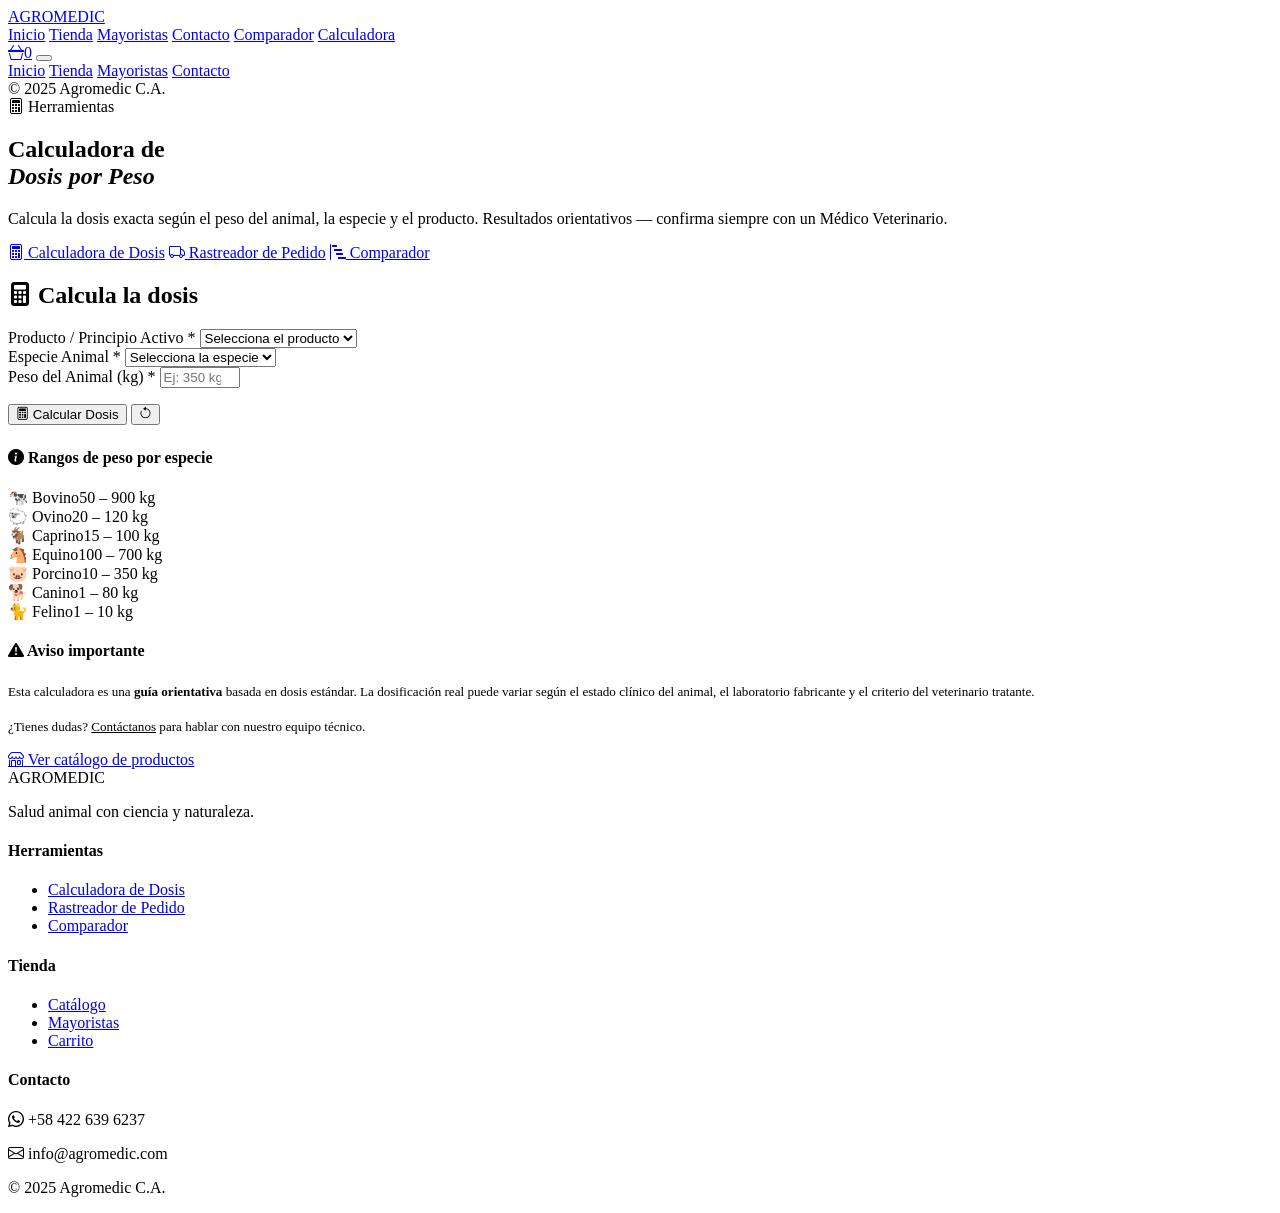
==== calculadora.html @ 15a4a70e "Add files via upload" ====
<!DOCTYPE html>
<html lang="es">
<head>
  <meta charset="UTF-8">
  <meta name="viewport" content="width=device-width, initial-scale=1.0">
  <title>Calculadora de Dosis | AGROMEDIC</title>
  <link rel="preconnect" href="https://fonts.googleapis.com">
  <link rel="preconnect" href="https://fonts.gstatic.com" crossorigin>
  <link rel="stylesheet" href="css/base.css">
  <link rel="stylesheet" href="css/layout.css">
  <link rel="stylesheet" href="css/componentes.css">
  <link rel="stylesheet" href="css/herramientas.css">
  <link rel="stylesheet" href="https://cdn.jsdelivr.net/npm/bootstrap-icons@1.11.3/font/bootstrap-icons.min.css">
</head>
<body>
<header class="header scrolled" id="header">
  <div class="contenedor header__inner">
    <a href="index.html" class="header__logo"><span class="header__logo-dot"></span>AGRO<span>MEDIC</span></a>
    
    <nav class="nav" aria-label="Navegación principal">
      <a href="index.html"   class="nav__link">Inicio</a>
      <a href="tienda.html"  class="nav__link">Tienda</a>
      <a href="mayoristas.html" class="nav__link">Mayoristas</a>
      <a href="contacto.html"   class="nav__link">Contacto</a>
      <a href="comparador.html"   class="nav__link">Comparador</a>
      <a href="calculadora.html"   class="nav__link">Calculadora</a>
    </nav>

    <div class="header__acciones">
      <a href="carrito.html" class="btn-carrito"><i class="bi bi-basket3"></i><span class="contador-carrito" id="contador-carrito">0</span></a>
      <button class="btn-menu" id="btn-menu"><span class="btn-menu__line"></span><span class="btn-menu__line"></span><span class="btn-menu__line"></span></button>
    </div>
  </div>
</header>
<div class="nav-drawer" id="nav-drawer">
  <div class="nav-drawer__overlay"></div>
  <div class="nav-drawer__panel">
    <a href="index.html" class="nav-drawer__link">Inicio</a>
    <a href="tienda.html" class="nav-drawer__link">Tienda</a>
    <a href="mayoristas.html" class="nav-drawer__link">Mayoristas</a>
    <a href="contacto.html" class="nav-drawer__link">Contacto</a>
    <div class="nav-drawer__footer">© 2025 Agromedic C.A.</div>
  </div>
</div>
<main>
  <section class="herr-hero">
    <div class="herr-hero__glow"></div>
    <div class="contenedor herr-hero__inner">
      <span class="section__tag"><i class="bi bi-calculator"></i> Herramientas</span>
      <h1 class="herr-hero__titulo">Calculadora de<br><em class="text-lime">Dosis por Peso</em></h1>
      <p class="herr-hero__desc">Calcula la dosis exacta según el peso del animal, la especie y el producto. Resultados orientativos — confirma siempre con un Médico Veterinario.</p>
    </div>
  </section>
  <nav class="herr-nav">
    <div class="herr-nav__inner">
      <a href="calculadora.html" class="herr-nav__link activo"><i class="bi bi-calculator"></i> Calculadora de Dosis</a>
      <a href="rastreador.html"  class="herr-nav__link"><i class="bi bi-truck"></i> Rastreador de Pedido</a>
      <a href="comparador.html"  class="herr-nav__link"><i class="bi bi-bar-chart-steps"></i> Comparador</a>
    </div>
  </nav>
  <section class="herr-section">
    <div class="contenedor">
      <div class="calc-layout">

        <!-- PANEL IZQUIERDO: ENTRADAS -->
        <div>
          <div class="calc-panel">
            <h2 class="calc-panel__titulo"><i class="bi bi-calculator-fill"></i> Calcula la dosis</h2>
            <div class="calc-campos">

              <div class="campo-wrap">
                <label class="campo-label" for="calc-select-producto">Producto / Principio Activo *</label>
                <select class="campo-select" id="calc-select-producto">
                  <option value="">Selecciona el producto</option>
                </select>
              </div>

              <div class="campo-wrap">
                <label class="campo-label" for="calc-select-especie">Especie Animal *</label>
                <select class="campo-select" id="calc-select-especie">
                  <option value="">Selecciona la especie</option>
                </select>
              </div>

              <div class="campo-wrap">
                <label class="campo-label" for="calc-input-peso">Peso del Animal (kg) *</label>
                <input class="campo-input" id="calc-input-peso" type="number"
                       min="1" max="1000" step="0.5" placeholder="Ej: 350 kg">
                <p class="calc-peso-hint" id="calc-peso-hint"></p>
              </div>

            </div>
            <div class="calc-btns">
              <button class="btn btn-primary btn-lg" id="calc-btn-calcular">
                <i class="bi bi-calculator"></i> Calcular Dosis
              </button>
              <button class="btn btn-secondary" id="calc-btn-reset">
                <i class="bi bi-arrow-counterclockwise"></i>
              </button>
            </div>
          </div>

          <!-- RESULTADO -->
          <div style="margin-top:1.5rem">
            <div class="calc-resultado" id="calc-resultado"></div>
          </div>
        </div>

        <!-- PANEL DERECHO: REFERENCIA -->
        <div class="calc-sidebar">
          <div class="calc-ref-card">
            <h4 class="calc-ref-titulo"><i class="bi bi-info-circle-fill"></i> Rangos de peso por especie</h4>
            <div class="calc-ref-lista">
              <div class="calc-ref-item"><span class="calc-ref-item__animal">🐄 Bovino</span><span class="calc-ref-item__rango">50 – 900 kg</span></div>
              <div class="calc-ref-item"><span class="calc-ref-item__animal">🐑 Ovino</span><span class="calc-ref-item__rango">20 – 120 kg</span></div>
              <div class="calc-ref-item"><span class="calc-ref-item__animal">🐐 Caprino</span><span class="calc-ref-item__rango">15 – 100 kg</span></div>
              <div class="calc-ref-item"><span class="calc-ref-item__animal">🐴 Equino</span><span class="calc-ref-item__rango">100 – 700 kg</span></div>
              <div class="calc-ref-item"><span class="calc-ref-item__animal">🐷 Porcino</span><span class="calc-ref-item__rango">10 – 350 kg</span></div>
              <div class="calc-ref-item"><span class="calc-ref-item__animal">🐕 Canino</span><span class="calc-ref-item__rango">1 – 80 kg</span></div>
              <div class="calc-ref-item"><span class="calc-ref-item__animal">🐈 Felino</span><span class="calc-ref-item__rango">1 – 10 kg</span></div>
            </div>
          </div>
          <div class="calc-ref-card">
            <h4 class="calc-ref-titulo"><i class="bi bi-exclamation-triangle-fill"></i> Aviso importante</h4>
            <p style="font-size:.82rem;color:var(--c-text-muted);line-height:1.65">
              Esta calculadora es una <strong style="color:var(--c-cream)">guía orientativa</strong> basada en dosis estándar. La dosificación real puede variar según el estado clínico del animal, el laboratorio fabricante y el criterio del veterinario tratante.
            </p>
            <p style="font-size:.82rem;color:var(--c-text-muted);line-height:1.65;margin-top:.75rem">
              ¿Tienes dudas? <a href="contacto.html" style="color:var(--c-lime)">Contáctanos</a> para hablar con nuestro equipo técnico.
            </p>
          </div>
          <a href="tienda.html" class="btn btn-secondary btn-full" style="text-align:center">
            <i class="bi bi-shop"></i> Ver catálogo de productos
          </a>
        </div>

      </div>
    </div>
  </section>
</main>
<footer class="footer">
  <div class="contenedor footer__grid">
    <div><div class="footer__logo">AGRO<span style="color:var(--c-cream)">MEDIC</span></div><p class="footer__desc">Salud animal con ciencia y naturaleza.</p></div>
    <div><h4 class="footer__col-title">Herramientas</h4><ul class="footer__links"><li><a href="calculadora.html">Calculadora de Dosis</a></li><li><a href="rastreador.html">Rastreador de Pedido</a></li><li><a href="comparador.html">Comparador</a></li></ul></div>
    <div><h4 class="footer__col-title">Tienda</h4><ul class="footer__links"><li><a href="tienda.html">Catálogo</a></li><li><a href="mayoristas.html">Mayoristas</a></li><li><a href="carrito.html">Carrito</a></li></ul></div>
    <div><h4 class="footer__col-title">Contacto</h4><p class="footer__contact-item"><i class="bi bi-whatsapp"></i> +58 422 639 6237</p><p class="footer__contact-item"><i class="bi bi-envelope"></i> info@agromedic.com</p></div>
  </div>
  <div class="footer__bottom"><p class="footer__copy">© 2025 Agromedic C.A.</p></div>
</footer>
<div class="toast" id="toast-global"><i class="toast__icon" id="toast-icono"></i><span id="toast-texto"></span></div>
<script src="js/app.js"></script>
<script src="js/herramientas.js"></script>
</body>
</html>
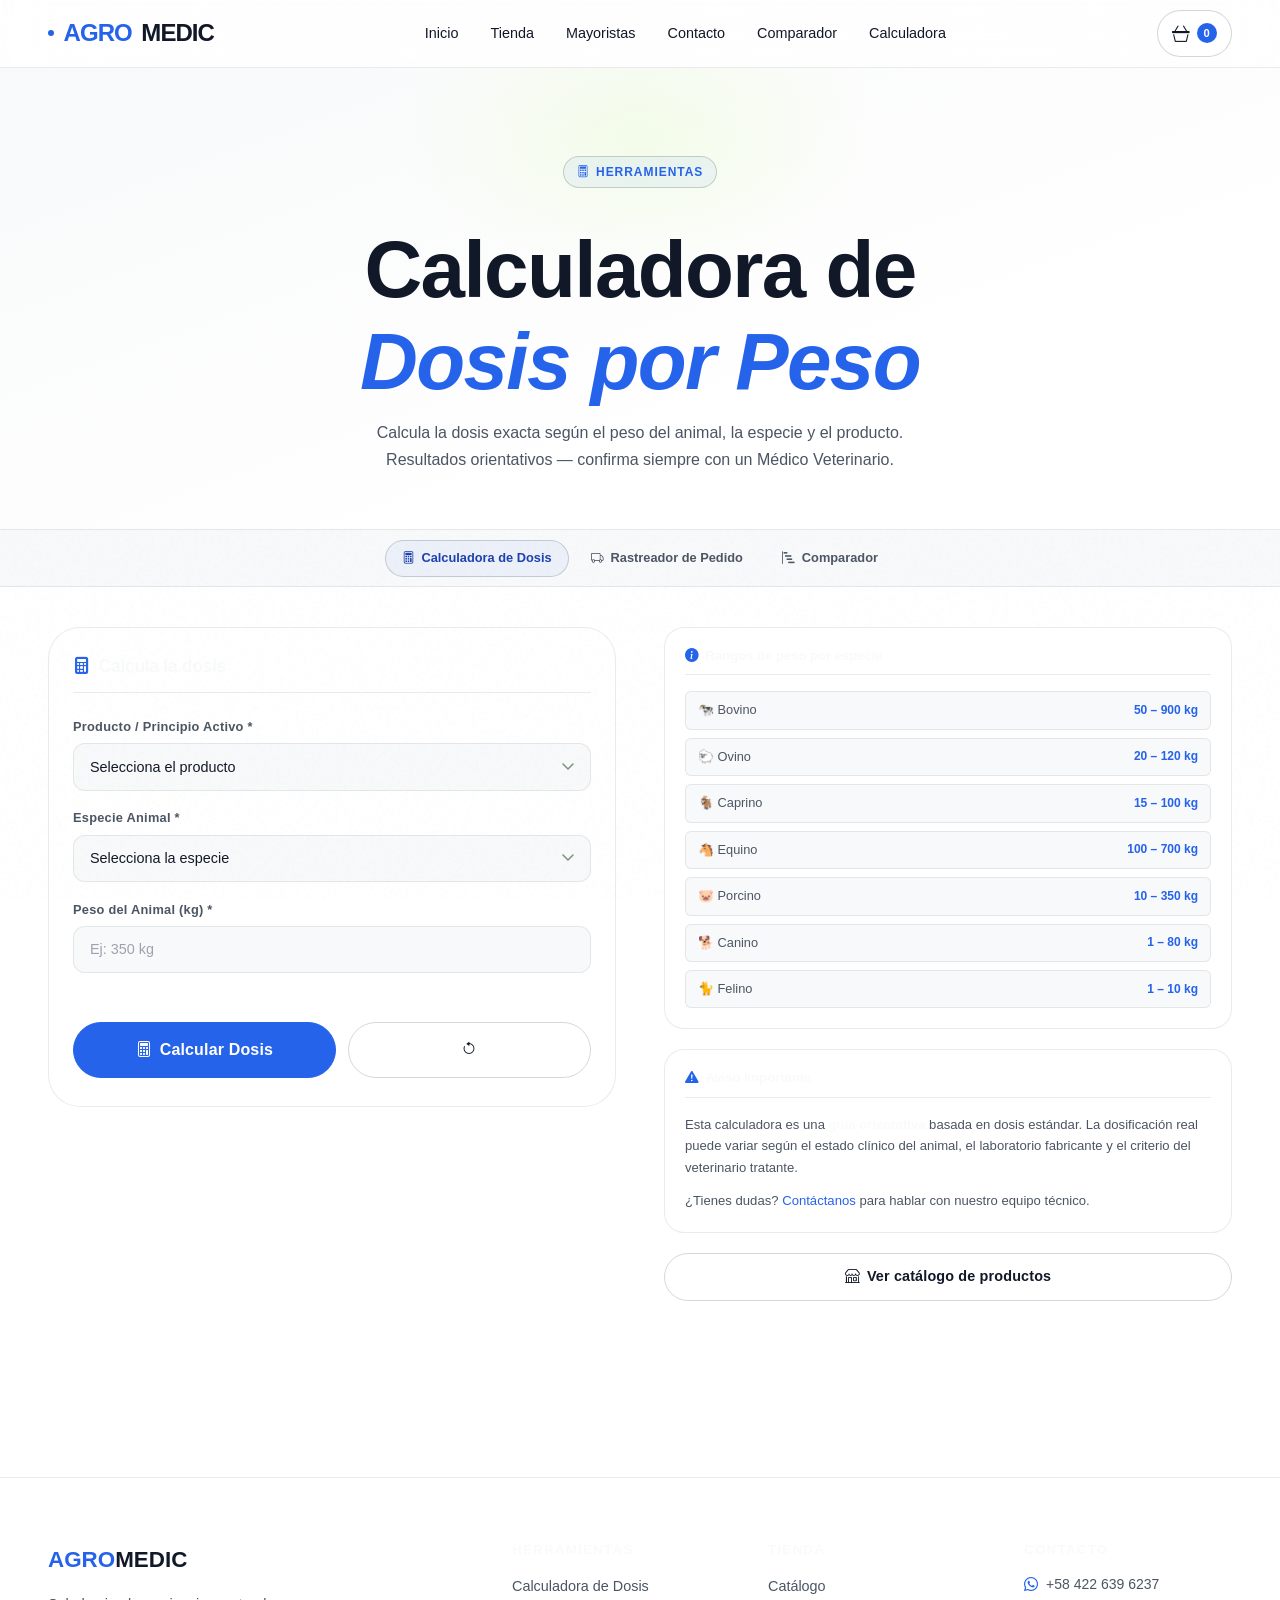
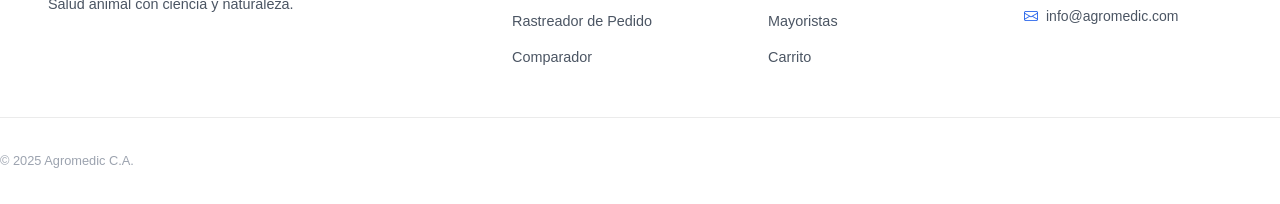
==== commit 3215ece2: "cambios" ====
--- a/calculadora.html
+++ b/calculadora.html
@@ -140,7 +140,7 @@
 </main>
 <footer class="footer">
   <div class="contenedor footer__grid">
-    <div><div class="footer__logo">AGRO<span style="color:var(--c-cream)">MEDIC</span></div><p class="footer__desc">Salud animal con ciencia y naturaleza.</p></div>
+    <div><div class="footer__logo">AGRO<span>MEDIC</span></div><p class="footer__desc">Salud animal con ciencia y naturaleza.</p></div>
     <div><h4 class="footer__col-title">Herramientas</h4><ul class="footer__links"><li><a href="calculadora.html">Calculadora de Dosis</a></li><li><a href="rastreador.html">Rastreador de Pedido</a></li><li><a href="comparador.html">Comparador</a></li></ul></div>
     <div><h4 class="footer__col-title">Tienda</h4><ul class="footer__links"><li><a href="tienda.html">Catálogo</a></li><li><a href="mayoristas.html">Mayoristas</a></li><li><a href="carrito.html">Carrito</a></li></ul></div>
     <div><h4 class="footer__col-title">Contacto</h4><p class="footer__contact-item"><i class="bi bi-whatsapp"></i> +58 422 639 6237</p><p class="footer__contact-item"><i class="bi bi-envelope"></i> info@agromedic.com</p></div>
--- a/css/base.css
+++ b/css/base.css
@@ -0,0 +1,352 @@
+/* ============================================================
+   AGROMEDIC — BASE.CSS
+   Variables globales, reset y tipografía
+   Metodología: Mobile First
+   ============================================================ */
+
+@import url('https://fonts.googleapis.com/css2?family=Syne:wght@400;500;600;700;800&family=Plus+Jakarta+Sans:ital,wght@0,300;0,400;0,500;0,600;0,700;1,400&display=swap');
+
+/* ── VARIABLES GLOBALES (LIGHT MODE POR DEFECTO & MOBILE-FIRST) ── */
+:root {
+  /* Colores principales (Light) */
+  --c-bg:          #FFFFFF;
+  --c-bg-2:        #F8F9FA;
+  --c-surface:     #FFFFFF;
+  --c-surface-2:   #F3F4F6;
+  --c-border:      rgba(0, 0, 0, 0.08);
+  --c-border-2:    rgba(0, 0, 0, 0.16);
+
+  /* Acento Lima (ajustado para contraste en Light Mode) */
+  --c-lime:        #2563EB;
+  --c-lime-dim:    #1E40AF;
+  --c-lime-glow:   rgba(37, 99, 235, 0.15);
+  --c-lime-pale:   rgba(37, 99, 235, 0.06);
+
+  /* Textos (Light) */
+  --c-text:        #111827;
+  --c-text-muted:  #4B5563;
+  --c-text-faint:  #9CA3AF;
+  --c-cream:       #F9FAFB;
+
+  /* Semánticos (Ajustados para accesibilidad en claro) */
+  --c-danger:      #DC2626;
+  --c-success:     #16A34A;
+  --c-warning:     #D97706;
+  --c-white:       #FFFFFF;
+
+  /* Tipografía (Estática en ambos temas) */
+  --font-display:  'Syne', sans-serif;
+  --font-body:     'Plus Jakarta Sans', sans-serif;
+
+  /* Espaciado base Mobile-First (8px grid reducido para móviles) */
+  --sp-1: 0.5rem;
+  --sp-2: 1rem;
+  --sp-3: 1.5rem;
+  --sp-4: 2rem;
+  --sp-6: 2.5rem; 
+  --sp-8: 3rem;   
+  --sp-12: 4rem;  
+  --sp-16: 5rem;  
+
+  /* Bordes (Estáticos) */
+  --radius-sm:  6px;
+  --radius-md:  12px;
+  --radius-lg:  20px;
+  --radius-xl:  32px;
+  --radius-full: 9999px;
+
+  /* Sombras (Suaves para Light Mode) */
+  --shadow-lime: 0 0 24px rgba(37, 99, 235, 0.18);
+  --shadow-card: 0 4px 20px rgba(0, 0, 0, 0.05);
+  --shadow-lg:   0 12px 40px rgba(0, 0, 0, 0.08);
+
+  /* Transiciones (Estáticas) */
+  --ease:     cubic-bezier(0.16, 1, 0.3, 1);
+  --ease-in:  cubic-bezier(0.4, 0, 1, 1);
+  --t-fast:   180ms;
+  --t-med:    320ms;
+  --t-slow:   520ms;
+
+  /* Layout Mobile-First */
+  --max-w:     100%;
+  --header-h:  60px;
+}
+
+/* ── OVERRIDES PARA DARK MODE ── */
+[data-theme="dark"] {
+  /* Colores principales originales */
+  --c-bg:          #060C06;
+  --c-bg-2:        #0C160C;
+  --c-surface:     #121A12;
+  --c-surface-2:   #192019;
+  --c-border:      rgba(60, 76, 255, 0.08);
+  --c-border-2:    rgba(89, 60, 255, 0.16);
+
+  /* Acento Lima original */
+  --c-lime:        #5d90fd;
+  --c-lime-dim:    #0247a0;
+  --c-lime-glow:   rgba(60, 96, 255, 0.15); 
+  --c-lime-pale:   rgba(60, 157, 255, 0.142);
+
+  /* Textos originales */
+  --c-text:        #DDE8DD;
+  --c-text-muted:  #7a7c92;
+  --c-text-faint:  #3E523E;
+  --c-cream:       #F0EFE6;
+
+  /* Semánticos originales */
+  --c-danger:      #FF5252;
+  --c-success:     #4CFF8C;
+  --c-warning:     #FFB84C;
+  --c-white:       #FFFFFF;
+
+  /* Sombras originales para fondo oscuro */
+  --shadow-lime: 0 0 24px rgba(170, 255, 60, 0.18);
+  --shadow-card: 0 4px 24px rgba(0, 0, 0, 0.5);
+  --shadow-lg:   0 16px 64px rgba(0, 0, 0, 0.6);
+}
+
+/* ── MEDIA QUERIES (DESKTOP) ── */
+@media (min-width: 768px) {
+  :root {
+    /* Restaurar espaciados grandes para escritorio */
+    --sp-6:  3rem;
+    --sp-8:  4rem;
+    --sp-12: 6rem;
+    --sp-16: 8rem;
+
+    /* Restaurar layout de escritorio */
+    --max-w:     1280px;
+    --header-h:  68px;
+  }
+}
+
+/* ── RESET ── */
+*, *::before, *::after {
+  box-sizing: border-box;
+  margin: 0;
+  padding: 0;
+}
+
+html {
+  scroll-behavior: smooth;
+  -webkit-text-size-adjust: 100%;
+}
+
+body {
+  font-family: var(--font-body);
+  font-size: 1rem;
+  line-height: 1.6;
+  color: var(--c-text);
+  background-color: var(--c-bg);
+  min-height: 100vh;
+  overflow-x: hidden;
+  -webkit-font-smoothing: antialiased;
+  -moz-osx-font-smoothing: grayscale;
+}
+
+img, video {
+  display: block;
+  max-width: 100%;
+}
+
+a {
+  color: inherit;
+  text-decoration: none;
+}
+
+button, input, select, textarea {
+  font: inherit;
+  color: inherit;
+}
+
+button {
+  cursor: pointer;
+  border: none;
+  background: none;
+}
+
+ul, ol {
+  list-style: none;
+}
+
+/* ── TIPOGRAFÍA ── */
+h1, h2, h3, h4, h5, h6 {
+  font-family: var(--font-display);
+  font-weight: 700;
+  line-height: 1.15;
+  letter-spacing: -0.02em;
+  color: var(--c-text);
+}
+
+h1 { font-size: clamp(2.2rem, 8vw, 5rem); }
+h2 { font-size: clamp(1.6rem, 5vw, 3rem); }
+h3 { font-size: clamp(1.2rem, 3.5vw, 1.75rem); }
+h4 { font-size: clamp(1rem, 2.5vw, 1.25rem); }
+
+p { line-height: 1.7; }
+
+.text-lime     { color: var(--c-lime); }
+.text-muted    { color: var(--c-text-muted); }
+.text-cream    { color: var(--c-cream); }
+.text-center   { text-align: center; }
+.text-sm       { font-size: 0.875rem; }
+.text-xs       { font-size: 0.75rem; }
+.font-display  { font-family: var(--font-display); }
+.font-bold     { font-weight: 700; }
+
+/* ── UTILIDADES ── */
+.contenedor {
+  width: 100%;
+  max-width: var(--max-w);
+  margin-inline: auto;
+  padding-inline: var(--sp-3);
+}
+
+@media (min-width: 768px) {
+  .contenedor { padding-inline: var(--sp-4); }
+}
+
+@media (min-width: 1200px) {
+  .contenedor { padding-inline: var(--sp-6); }
+}
+
+.sr-only {
+  position: absolute;
+  width: 1px;
+  height: 1px;
+  padding: 0;
+  margin: -1px;
+  overflow: hidden;
+  clip: rect(0, 0, 0, 0);
+  white-space: nowrap;
+  border: 0;
+}
+
+.divider {
+  border: none;
+  border-top: 1px solid var(--c-border);
+  margin-block: var(--sp-4);
+}
+
+/* ── GRANO (textura de fondo) ── */
+body::before {
+  content: '';
+  position: fixed;
+  inset: 0;
+  background-image: url("data:image/svg+xml,%3Csvg viewBox='0 0 256 256' xmlns='http://www.w3.org/2000/svg'%3E%3Cfilter id='noise'%3E%3CfeTurbulence type='fractalNoise' baseFrequency='0.9' numOctaves='4' stitchTiles='stitch'/%3E%3C/filter%3E%3Crect width='100%25' height='100%25' filter='url(%23noise)' opacity='0.04'/%3E%3C/svg%3E");
+  pointer-events: none;
+  z-index: 0;
+  opacity: 0.5;
+}
+
+/* ── SCROLLBAR ── */
+::-webkit-scrollbar        { width: 6px; }
+::-webkit-scrollbar-track  { background: var(--c-bg); }
+::-webkit-scrollbar-thumb  { background: var(--c-border-2); border-radius: 3px; }
+::-webkit-scrollbar-thumb:hover { background: var(--c-lime-dim); }
+
+/* ── SELECCIÓN ── */
+::selection {
+  background: var(--c-lime);
+  color: var(--c-bg);
+}
+
+
+/* ============================================================
+   HERO COMPONENT
+   ============================================================ */
+
+/* 1. Mobile First: Diseño apilado para celulares */
+.hero__content {
+  position: relative;
+  z-index: 10;
+  display: flex;
+  flex-direction: column; /* Coloca la imagen debajo del texto en móviles */
+  gap: var(--sp-6);       /* Usa tu variable de espaciado */
+  padding-block: var(--sp-6);
+}
+
+.hero__info {
+  display: flex;
+  flex-direction: column;
+  align-items: center;    /* Centra el contenido en móviles */
+  text-align: center;
+}
+
+/* Contenedor de la imagen */
+.hero__visual {
+  width: 80%;
+  max-width: 300px; /* Limitamos el ancho en celulares */
+  margin-inline: auto; /* La centramos si el texto está centrado */
+  border-radius: var(--radius-lg);
+  overflow: hidden;
+  box-shadow: var(--shadow-card);
+  border: 1px solid var(--c-border);
+}
+
+.hero__img {
+  width: 80%;
+  height: 60%;
+  aspect-ratio: 1 / 1; /* La hacemos cuadrada en móvil para que ocupe menos espacio */
+  object-fit: cover;
+  display: block;
+}
+/* (Opcional) Ajuste para las estadísticas en móvil */
+.hero__stats {
+  width: 100%;
+  display: grid;
+  grid-template-columns: repeat(2, 1fr);
+  gap: var(--sp-3);
+  margin-top: var(--sp-4);
+}
+
+
+/* ============================================================
+   MEDIA QUERIES (AQUÍ ES DONDE CONTROLAMOS LA COMPUTADORA)
+   ============================================================ */
+@media (min-width: 992px) {
+  
+  .hero__content {
+    flex-direction: row;        
+    align-items: center;        
+    justify-content: space-between;
+  }
+
+  .hero__info {
+    flex: 1; /* El texto toma todo el espacio que sobra */
+    align-items: flex-start;    
+    text-align: left;
+    padding-right: var(--sp-6); 
+  }
+
+  /* AQUÍ ESTÁ EL TRUCO PARA HACERLA CHIQUITA */
+  .hero__visual {
+    flex: 0 0 auto; /* Esto le prohíbe a Flexbox estirar la caja */
+    width: 400px;   /* Aquí le das el tamaño fijo pequeñito que quieres */
+    height: 350px;  /* Le damos una altura fija para que quede como un retrato elegante */
+    border-radius: var(--radius-lg);
+    overflow: hidden;
+    box-shadow: var(--shadow-lg);
+    border: 1px solid var(--c-border);
+  }
+
+  .hero__img {
+    width: 100%;
+    height: 100%;
+    object-fit: cover; /* Evita que la imagen se deforme, solo recorta lo que sobra */
+    display: block;
+  }
+
+  .hero__stats {
+    grid-template-columns: repeat(4, 1fr); 
+    margin-top: var(--sp-6);
+  }
+}
+
+/* Para pantallas aún más grandes (Desktop Wide) */
+@media (min-width: 1200px) {
+  .hero__content {
+    padding-block: var(--sp-12);
+  }
+}
--- a/css/layout.css
+++ b/css/layout.css
@@ -0,0 +1,483 @@
+/* ============================================================
+   AGROMEDIC — LAYOUT.CSS
+   Header, footer, navegación, grilla base
+   Metodología: Mobile First
+   ============================================================ */
+
+/* ── HEADER ── */
+.header {
+  position: fixed;
+  top: 0;
+  left: 0;
+  right: 0;
+  z-index: 1000;
+  height: var(--header-h);
+  display: flex;
+  align-items: center;
+  border-bottom: 1px solid transparent;
+  transition: 
+    background var(--t-med) var(--ease),
+    border-color var(--t-med) var(--ease),
+    backdrop-filter var(--t-med) var(--ease);
+}
+
+.header.scrolled {
+  backdrop-filter: blur(20px);
+  -webkit-backdrop-filter: blur(20px);
+  border-color: var(--c-border);
+}
+
+.header__inner {
+  display: flex;
+  align-items: center;
+  justify-content: space-between;
+  gap: var(--sp-2);
+  width: 100%;
+}
+
+/* Logo */
+.header__logo {
+  font-family: var(--font-display);
+  font-size: 1.5rem;
+  font-weight: 800;
+  letter-spacing: -0.04em;
+  color: var(--c-lime);
+  display: flex;
+  align-items: center;
+  gap: 0.4em;
+  flex-shrink: 0;
+}
+
+.header__logo span {
+  color: var(--c-text);
+}
+
+.header__logo-dot {
+  width: 6px;
+  height: 6px;
+  background: var(--c-lime);
+  border-radius: 50%;
+  flex-shrink: 0;
+  animation: pulse-dot 2s ease-in-out infinite;
+}
+
+@keyframes pulse-dot {
+  0%, 100% { transform: scale(1); opacity: 1; }
+  50% { transform: scale(1.6); opacity: 0.6; }
+}
+
+/* Nav principal (oculto en mobile) */
+.nav {
+  display: none;
+  align-items: center;
+  gap: var(--sp-1);
+}
+
+.nav__link {
+  font-size: 0.9rem;
+  font-weight: 500;
+  color: var(--c-text);
+  padding: 0.5rem 0.75rem;
+  border-radius: var(--radius-sm);
+  transition: color var(--t-fast), background var(--t-fast);
+}
+
+.nav__link:hover,
+.nav__link.activo {
+  color: var(--c-white);
+  background: var(--c-lime-glow);
+}
+
+/* Acciones header */
+.header__acciones {
+  display: flex;
+  align-items: center;
+  gap: var(--sp-1);
+  flex-shrink: 0;
+}
+
+/* Botón carrito */
+.btn-carrito {
+  position: relative;
+  display: flex;
+  align-items: center;
+  gap: 0.4rem;
+  background: var(--c-surface);
+  border: 1px solid var(--c-border-2);
+  color: var(--c-text);
+  padding: 0.5rem 0.9rem;
+  border-radius: var(--radius-full);
+  font-size: 0.9rem;
+  font-weight: 500;
+  transition: all var(--t-fast);
+}
+
+.btn-carrito:hover {
+  border-color: var(--c-lime);
+  color: var(--c-lime);
+  box-shadow: var(--shadow-lime);
+}
+
+.btn-carrito i { font-size: 1.1rem; }
+
+.contador-carrito {
+  display: inline-flex;
+  align-items: center;
+  justify-content: center;
+  min-width: 20px;
+  height: 20px;
+  padding: 0 5px;
+  background: var(--c-lime);
+  color: var(--c-bg);
+  border-radius: var(--radius-full);
+  font-size: 0.7rem;
+  font-weight: 700;
+  font-family: var(--font-display);
+  line-height: 1;
+  transition: transform var(--t-fast);
+}
+
+.contador-carrito.bump {
+  animation: bump 200ms var(--ease);
+}
+
+@keyframes bump {
+  0%, 100% { transform: scale(1); }
+  50% { transform: scale(1.35); }
+}
+
+/* Botón hamburguesa */
+.btn-menu {
+  display: flex;
+  flex-direction: column;
+  justify-content: center;
+  align-items: center;
+  gap: 5px;
+  width: 40px;
+  height: 40px;
+  border-radius: var(--radius-sm);
+  border: 1px solid var(--c-border-2);
+  transition: border-color var(--t-fast);
+}
+
+.btn-menu:hover { border-color: var(--c-lime); }
+
+.btn-menu__line {
+  width: 20px;
+  height: 2px;
+  background: var(--c-text);
+  border-radius: 2px;
+  transition: all var(--t-med) var(--ease);
+}
+
+.btn-menu.abierto .btn-menu__line:nth-child(1) {
+  transform: translateY(7px) rotate(45deg);
+}
+.btn-menu.abierto .btn-menu__line:nth-child(2) {
+  opacity: 0;
+  transform: scaleX(0);
+}
+.btn-menu.abierto .btn-menu__line:nth-child(3) {
+  transform: translateY(-7px) rotate(-45deg);
+}
+
+/* ── DRAWER MOBILE ── */
+.nav-drawer {
+  position: fixed;
+  inset: 0;
+  z-index: 999;
+  pointer-events: none;
+  visibility: hidden;
+}
+
+.nav-drawer.abierto {
+  pointer-events: all;
+  visibility: visible;
+}
+
+.nav-drawer__overlay {
+  position: absolute;
+  inset: 0;
+  background: rgba(0, 0, 0, 0);
+  backdrop-filter: blur(0px);
+  transition: background var(--t-med) var(--ease), backdrop-filter var(--t-med);
+}
+
+.nav-drawer.abierto .nav-drawer__overlay {
+  background: rgba(0, 0, 0, 0.7);
+  backdrop-filter: blur(4px);
+}
+
+.nav-drawer__panel {
+  position: absolute;
+  top: 0;
+  right: 0;
+  bottom: 0;
+  width: min(320px, 85vw);
+  background: var(--c-surface);
+  border-left: 1px solid var(--c-border);
+  display: flex;
+  flex-direction: column;
+  padding: var(--sp-6) var(--sp-4);
+  gap: var(--sp-1);
+  transform: translateX(100%);
+  transition: transform var(--t-med) var(--ease);
+}
+
+.nav-drawer.abierto .nav-drawer__panel {
+  transform: translateX(0);
+}
+
+.nav-drawer__link {
+  font-family: var(--font-display);
+  font-size: 1.5rem;
+  font-weight: 700;
+  color: var(--c-text);
+  padding: 0.75rem 0;
+  border-bottom: 1px solid var(--c-border);
+  transition: color var(--t-fast);
+}
+
+.nav-drawer__link:hover,
+.nav-drawer__link.activo { color: var(--c-lime-dim); }
+
+.nav-drawer__footer {
+  margin-top: auto;
+  font-size: 0.8rem;
+  color: var(--c-text-faint);
+}
+
+/* ── MEDIA QUERIES DESKTOP ── */
+@media (min-width: 768px) {
+  .nav { display: flex; }
+  .btn-menu { display: none; }
+}
+
+/* ── MAIN ── */
+main {
+  padding-top: var(--header-h);
+}
+
+/* ── HERO LAYOUT ── */
+.hero {
+  position: relative;
+  min-height: calc(100svh - var(--header-h));
+  display: grid;
+  align-items: center;
+  overflow: hidden;
+  padding-block: var(--sp-12);
+}
+
+.hero__bg {
+  position: absolute;
+  inset: 0;
+  z-index: 0;
+}
+
+.hero__bg-glow {
+  position: absolute;
+  width: 600px;
+  height: 600px;
+  background: radial-gradient(circle, rgba(170, 255, 60, 0.12) 0%, transparent 70%);
+  border-radius: 50%;
+  top: -100px;
+  right: -100px;
+  animation: float-glow 6s ease-in-out infinite;
+}
+
+.hero__bg-glow-2 {
+  position: absolute;
+  width: 400px;
+  height: 400px;
+  background: radial-gradient(circle, rgba(170, 255, 60, 0.06) 0%, transparent 70%);
+  border-radius: 50%;
+  bottom: -50px;
+  left: 10%;
+  animation: float-glow 8s ease-in-out infinite reverse;
+}
+
+@keyframes float-glow {
+  0%, 100% { transform: translate(0, 0) scale(1); }
+  50% { transform: translate(20px, -30px) scale(1.1); }
+}
+
+.hero__grid-lines {
+  position: absolute;
+  inset: 0;
+  background-image:
+    linear-gradient(rgba(170,255,60,0.03) 1px, transparent 1px),
+    linear-gradient(90deg, rgba(170,255,60,0.03) 1px, transparent 1px);
+  background-size: 60px 60px;
+}
+
+.hero__content {
+  position: relative;
+  z-index: 1;
+}
+
+/* ── SECTION WRAPPER ── */
+.section {
+  padding-block: var(--sp-8);
+}
+
+@media (min-width: 768px) {
+  .section { padding-block: var(--sp-12); }
+}
+
+.section__header {
+  margin-bottom: var(--sp-6);
+}
+
+.section__tag {
+  display: inline-flex;
+  align-items: center;
+  gap: 0.4rem;
+  font-size: 0.75rem;
+  font-weight: 600;
+  letter-spacing: 0.08em;
+  text-transform: uppercase;
+  color: var(--c-lime);
+  background: var(--c-lime-pale);
+  border: 1px solid var(--c-border-2);
+  padding: 0.35rem 0.8rem;
+  border-radius: var(--radius-full);
+  margin-bottom: var(--sp-2);
+}
+
+/* ── FOOTER ── */
+.footer {
+  background: var(--c-surface);
+  border-top: 1px solid var(--c-border);
+  padding-block: var(--sp-8) var(--sp-4);
+  margin-top: var(--sp-12);
+}
+
+.footer__grid {
+  display: grid;
+  grid-template-columns: 1fr;
+  gap: var(--sp-6);
+}
+
+@media (min-width: 560px) {
+  .footer__grid { grid-template-columns: repeat(2, 1fr); }
+}
+
+@media (min-width: 900px) {
+  .footer__grid { grid-template-columns: 2fr 1fr 1fr 1fr; }
+}
+
+.footer__logo {
+  font-family: var(--font-display);
+  font-size: 1.4rem;
+  font-weight: 800;
+  color: var(--c-lime);
+  margin-bottom: var(--sp-2);
+}
+
+.footer__logo span{
+color:var(--c-text)
+}
+
+
+
+.footer__desc {
+  font-size: 0.9rem;
+  color: var(--c-text-muted);
+  max-width: 280px;
+  line-height: 1.6;
+}
+
+.footer__social {
+  display: flex;
+  gap: var(--sp-1);
+  margin-top: var(--sp-3);
+}
+
+.footer__social-link {
+  display: flex;
+  align-items: center;
+  justify-content: center;
+  width: 38px;
+  height: 38px;
+  border-radius: var(--radius-sm);
+  border: 1px solid var(--c-border);
+  color: var(--c-text-muted);
+  font-size: 1rem;
+  transition: all var(--t-fast);
+}
+
+.footer__social-link:hover {
+  border-color: var(--c-lime);
+  color: var(--c-lime);
+  background: var(--c-lime-pale);
+}
+
+.footer__col-title {
+  font-family: var(--font-display);
+  font-size: 0.85rem;
+  font-weight: 700;
+  text-transform: uppercase;
+  letter-spacing: 0.08em;
+  color: var(--c-cream);
+  margin-bottom: var(--sp-2);
+}
+
+.footer__links {
+  display: flex;
+  flex-direction: column;
+  gap: 0.6rem;
+}
+
+.footer__links a {
+  font-size: 0.9rem;
+  color: var(--c-text-muted);
+  transition: color var(--t-fast);
+}
+
+.footer__links a:hover { color: var(--c-lime); }
+
+.footer__contact-item {
+  display: flex;
+  align-items: center;
+  gap: 0.5rem;
+  font-size: 0.875rem;
+  color: var(--c-text-muted);
+  margin-bottom: 0.5rem;
+}
+
+.footer__contact-item i { color: var(--c-lime); }
+
+.footer__bottom {
+  border-top: 1px solid var(--c-border);
+  margin-top: var(--sp-6);
+  padding-top: var(--sp-4);
+  display: flex;
+  flex-direction: column;
+  align-items: center;
+  gap: var(--sp-2);
+  text-align: center;
+}
+
+@media (min-width: 640px) {
+  .footer__bottom {
+    flex-direction: row;
+    justify-content: space-between;
+    text-align: left;
+  }
+}
+
+.footer__copy {
+  font-size: 0.8rem;
+  color: var(--c-text-faint);
+}
+
+.footer__badge {
+  font-size: 0.75rem;
+  color: var(--c-text-faint);
+  display: flex;
+  align-items: center;
+  gap: 0.3rem;
+}
+
+.footer__badge i { color: var(--c-lime); }
+
--- a/css/componentes.css
+++ b/css/componentes.css
@@ -0,0 +1,1298 @@
+/* ============================================================
+   AGROMEDIC — COMPONENTES.CSS
+   Botones, tarjetas, formularios, modales, notificaciones
+   Metodología: Mobile First
+   ============================================================ */
+
+/* ── BOTONES ── */
+.btn {
+  display: inline-flex;
+  align-items: center;
+  justify-content: center;
+  gap: 0.5rem;
+  font-family: var(--font-display);
+  font-weight: 600;
+  font-size: 0.9rem;
+  letter-spacing: 0.01em;
+  border-radius: var(--radius-full);
+  border: 1px solid transparent;
+  padding: 0.7rem 1.4rem;
+  cursor: pointer;
+  transition: all var(--t-fast) var(--ease);
+  white-space: nowrap;
+  position: relative;
+  overflow: hidden;
+  text-decoration: none;
+}
+
+.btn::after {
+  content: '';
+  position: absolute;
+  inset: 0;
+  background: rgba(255,255,255,0);
+  transition: background var(--t-fast);
+  border-radius: inherit;
+}
+
+.btn:hover::after { background: rgba(255,255,255,0.05); }
+.btn:active::after { background: rgba(255,255,255,0.1); }
+
+/* Primario (Lima) */
+.btn-primary {
+  background: var(--c-lime);
+  color: var(--c-bg);
+  border-color: var(--c-lime);
+}
+
+.btn-primary:hover {
+  background: var(--c-lime-dim);
+  border-color: var(--c-lime-dim);
+  box-shadow: var(--shadow-lime);
+  transform: translateY(-1px);
+}
+
+/* Secundario (Outline) */
+.btn-secondary {
+  background: transparent;
+  color: var(--c-text);
+  border-color: var(--c-border-2);
+}
+
+.btn-secondary:hover {
+  border-color: var(--c-lime);
+  color: var(--c-lime);
+  background: var(--c-lime-pale);
+}
+
+/* Ghost */
+.btn-ghost {
+  background: transparent;
+  color: var(--c-text-muted);
+  border-color: transparent;
+  padding-inline: 0.75rem;
+}
+
+.btn-ghost:hover {
+  color: var(--c-cream);
+  background: var(--c-surface-2);
+}
+
+/* Peligro */
+.btn-danger {
+  background: transparent;
+  color: var(--c-danger);
+  border-color: rgba(255, 82, 82, 0.3);
+}
+
+.btn-danger:hover {
+  background: rgba(255, 82, 82, 0.1);
+}
+
+/* Tamaños */
+.btn-sm {
+  padding: 0.45rem 1rem;
+  font-size: 0.8rem;
+}
+
+.btn-lg {
+  padding: 0.9rem 2rem;
+  font-size: 1rem;
+}
+
+.btn-xl {
+  padding: 1.1rem 2.4rem;
+  font-size: 1.05rem;
+}
+
+.btn-full { width: 100%; }
+
+.btn:disabled,
+.btn[disabled] {
+  opacity: 0.45;
+  cursor: not-allowed;
+  pointer-events: none;
+}
+
+/* ── TARJETA DE PRODUCTO ── */
+.tarjeta-producto {
+  display: flex;
+  flex-direction: column;
+  background: var(--c-surface);
+  border: 1px solid var(--c-border);
+  border-radius: var(--radius-lg);
+  overflow: hidden;
+  transition: all var(--t-med) var(--ease);
+  cursor: default;
+}
+
+.tarjeta-producto:hover {
+  border-color: var(--c-border-2);
+  transform: translateY(-4px);
+  box-shadow: var(--shadow-card), 0 0 0 1px rgba(170, 255, 60, 0.1);
+}
+
+/* Imagen */
+.tarjeta__img-wrap {
+  position: relative;
+  background: var(--c-bg-2);
+  aspect-ratio: 4 / 3;
+  overflow: hidden;
+  display: flex;
+  align-items: center;
+  justify-content: center;
+  padding: var(--sp-3);
+}
+
+.tarjeta__img-wrap img {
+  width: 100%;
+  height: 100%;
+  object-fit: contain;
+  transition: transform var(--t-slow) var(--ease);
+}
+
+.tarjeta-producto:hover .tarjeta__img-wrap img {
+  transform: scale(1.06);
+}
+
+/* Badges sobre la imagen */
+.tarjeta__badges {
+  position: absolute;
+  top: var(--sp-1);
+  left: var(--sp-1);
+  display: flex;
+  gap: 0.35rem;
+  flex-wrap: wrap;
+}
+
+.badge {
+  font-size: 0.65rem;
+  font-weight: 700;
+  letter-spacing: 0.05em;
+  text-transform: uppercase;
+  padding: 0.25rem 0.6rem;
+  border-radius: var(--radius-full);
+  border: 1px solid transparent;
+}
+
+.badge-categoria {
+  background: var(--c-lime-pale);
+  color: var(--c-lime);
+  border-color: var(--c-border-2);
+}
+
+.badge-tipo {
+  background: rgba(255, 255, 255, 0.06);
+  color: var(--c-text-muted);
+  border-color: var(--c-border);
+}
+
+.badge-destacado {
+  background: rgba(255, 184, 76, 0.12);
+  color: var(--c-warning);
+  border-color: rgba(255, 184, 76, 0.25);
+}
+
+/* Contenido de la tarjeta */
+.tarjeta__body {
+  display: flex;
+  flex-direction: column;
+  flex: 1;
+  padding: var(--sp-3);
+  gap: var(--sp-1);
+}
+
+.tarjeta__nombre {
+  font-family: var(--font-display);
+  font-size: 1rem;
+  font-weight: 700;
+  color: var(--c-cream);
+  line-height: 1.25;
+}
+
+.tarjeta__desc {
+  font-size: 0.82rem;
+  color: var(--c-text-muted);
+  line-height: 1.5;
+  display: -webkit-box;
+  -webkit-line-clamp: 2;
+  -webkit-box-orient: vertical;
+  overflow: hidden;
+}
+
+.tarjeta__precio {
+  font-family: var(--font-display);
+  font-size: 1.4rem;
+  font-weight: 800;
+  color: var(--c-lime);
+  margin-top: var(--sp-1);
+}
+
+.tarjeta__precio-original {
+  font-size: 0.85rem;
+  color: var(--c-text-faint);
+  text-decoration: line-through;
+  font-weight: 400;
+  margin-left: 0.3rem;
+}
+
+.tarjeta__footer {
+  display: flex;
+  align-items: center;
+  gap: var(--sp-1);
+  margin-top: auto;
+  padding-top: var(--sp-2);
+}
+
+.tarjeta__footer .btn { flex: 1; }
+
+/* Grid de Productos */
+.productos-grid {
+  display: grid;
+  grid-template-columns: repeat(2, 1fr);
+  gap: var(--sp-2);
+}
+
+@media (min-width: 560px) {
+  .productos-grid { gap: var(--sp-3); }
+}
+
+@media (min-width: 768px) {
+  .productos-grid { grid-template-columns: repeat(3, 1fr); }
+}
+
+@media (min-width: 1100px) {
+  .productos-grid { grid-template-columns: repeat(4, 1fr); }
+}
+
+/* Estado vacío */
+.productos-vacio {
+  grid-column: 1 / -1;
+  display: flex;
+  flex-direction: column;
+  align-items: center;
+  justify-content: center;
+  gap: var(--sp-2);
+  padding: var(--sp-12) var(--sp-4);
+  color: var(--c-text-faint);
+  text-align: center;
+}
+
+.productos-vacio i {
+  font-size: 3rem;
+  color: var(--c-border-2);
+}
+
+/* Loading skeleton */
+.skeleton {
+  background: linear-gradient(90deg, var(--c-surface) 25%, var(--c-surface-2) 50%, var(--c-surface) 75%);
+  background-size: 200% 100%;
+  animation: shimmer 1.4s infinite;
+  border-radius: var(--radius-sm);
+}
+
+@keyframes shimmer {
+  0% { background-position: -200% 0; }
+  100% { background-position: 200% 0; }
+}
+
+.tarjeta-skeleton {
+  background: var(--c-surface);
+  border: 1px solid var(--c-border);
+  border-radius: var(--radius-lg);
+  overflow: hidden;
+}
+
+.tarjeta-skeleton__img { height: 180px; }
+.tarjeta-skeleton__body { padding: var(--sp-3); display: flex; flex-direction: column; gap: 0.75rem; }
+.tarjeta-skeleton__title { height: 20px; width: 80%; }
+.tarjeta-skeleton__desc1 { height: 12px; width: 100%; }
+.tarjeta-skeleton__desc2 { height: 12px; width: 65%; }
+.tarjeta-skeleton__price { height: 28px; width: 40%; margin-top: 0.25rem; }
+
+/* ── FILTROS ── */
+.filtros-wrap {
+  display: flex;
+  flex-direction: column;
+  gap: var(--sp-2);
+  margin-bottom: var(--sp-4);
+}
+
+@media (min-width: 640px) {
+  .filtros-wrap { flex-direction: row; align-items: center; flex-wrap: wrap; gap: var(--sp-2); }
+}
+
+.filtros-grupo {
+  display: flex;
+  gap: 0.4rem;
+  flex-wrap: wrap;
+}
+
+.filtro-btn {
+  font-size: 0.8rem;
+  font-weight: 600;
+  padding: 0.4rem 1rem;
+  border-radius: var(--radius-full);
+  border: 1px solid var(--c-border);
+  color: var(--c-text-muted);
+  background: var(--c-surface);
+  cursor: pointer;
+  transition: all var(--t-fast);
+  white-space: nowrap;
+}
+
+.filtro-btn:hover {
+  border-color: var(--c-border-2);
+  color: var(--c-text);
+}
+
+.filtro-btn.activo {
+  background: var(--c-lime);
+  color: var(--c-bg);
+  border-color: var(--c-lime);
+}
+
+.filtros-separador {
+  width: 1px;
+  height: 24px;
+  background: var(--c-border);
+  align-self: center;
+  display: none;
+}
+
+@media (min-width: 640px) {
+  .filtros-separador { display: block; }
+}
+
+/* Buscador */
+.buscador-wrap {
+  position: relative;
+  margin-left: auto;
+}
+
+.buscador-wrap i {
+  position: absolute;
+  left: 1rem;
+  top: 50%;
+  transform: translateY(-50%);
+  color: var(--c-text-muted);
+  font-size: 0.95rem;
+  pointer-events: none;
+}
+
+.buscador-input {
+  background: var(--c-surface);
+  border: 1px solid var(--c-border);
+  border-radius: var(--radius-full);
+  color: var(--c-text);
+  padding: 0.5rem 1rem 0.5rem 2.5rem;
+  font-size: 0.85rem;
+  width: 100%;
+  min-width: 0;
+  transition: border-color var(--t-fast), box-shadow var(--t-fast);
+}
+
+.buscador-input::placeholder { color: var(--c-text-faint); }
+
+.buscador-input:focus {
+  outline: none;
+  border-color: var(--c-lime);
+  box-shadow: 0 0 0 3px var(--c-lime-glow);
+}
+
+@media (min-width: 640px) {
+  .buscador-input { width: 240px; }
+}
+
+/* ── NOTIFICACIÓN TOAST ── */
+.toast {
+  position: fixed;
+  bottom: var(--sp-4);
+  right: var(--sp-3);
+  z-index: 2000;
+  display: flex;
+  align-items: center;
+  gap: 0.75rem;
+  background: var(--c-surface);
+  border: 1px solid var(--c-border-2);
+  border-radius: var(--radius-md);
+  padding: 0.9rem 1.2rem;
+  box-shadow: var(--shadow-lg);
+  min-width: 240px;
+  max-width: min(380px, calc(100vw - 2rem));
+  transform: translateY(calc(100% + 2rem));
+  opacity: 0;
+  transition: all var(--t-med) var(--ease);
+  pointer-events: none;
+}
+
+.toast.visible {
+  transform: translateY(0);
+  opacity: 1;
+}
+
+.toast__icon {
+  font-size: 1.1rem;
+  flex-shrink: 0;
+}
+
+.toast.toast-success { border-color: rgba(76, 255, 140, 0.3); }
+.toast.toast-success .toast__icon { color: var(--c-success); }
+
+.toast.toast-error { border-color: rgba(255, 82, 82, 0.3); }
+.toast.toast-error .toast__icon { color: var(--c-danger); }
+
+.toast.toast-info .toast__icon { color: var(--c-lime); }
+
+.toast__texto {
+  font-size: 0.875rem;
+  font-weight: 500;
+  color: var(--c-cream);
+  flex: 1;
+}
+
+/* ── CARRITO PÁGINA ── */
+.carrito-layout {
+  display: grid;
+  grid-template-columns: 1fr;
+  gap: var(--sp-4);
+  align-items: start;
+}
+
+@media (min-width: 900px) {
+  .carrito-layout { grid-template-columns: 1fr 380px; }
+}
+
+/* Lista de ítems */
+.carrito-lista {
+  display: flex;
+  flex-direction: column;
+  gap: var(--sp-2);
+}
+
+.carrito-item {
+  display: grid;
+  grid-template-columns: 72px 1fr auto;
+  gap: var(--sp-2);
+  align-items: center;
+  background: var(--c-surface);
+  border: 1px solid var(--c-border);
+  border-radius: var(--radius-md);
+  padding: var(--sp-2);
+  transition: border-color var(--t-fast);
+}
+
+.carrito-item:hover { border-color: var(--c-border-2); }
+
+.carrito-item__img {
+  width: 72px;
+  height: 72px;
+  border-radius: var(--radius-sm);
+  background: var(--c-bg-2);
+  overflow: hidden;
+  display: flex;
+  align-items: center;
+  justify-content: center;
+  padding: 0.5rem;
+}
+
+.carrito-item__img img {
+  width: 100%;
+  height: 100%;
+  object-fit: contain;
+}
+
+.carrito-item__nombre {
+  font-family: var(--font-display);
+  font-size: 0.95rem;
+  font-weight: 700;
+  color: var(--c-cream);
+}
+
+.carrito-item__precio-unit {
+  font-size: 0.8rem;
+  color: var(--c-text-muted);
+}
+
+.carrito-item__controles {
+  display: flex;
+  align-items: center;
+  gap: 0.35rem;
+  margin-top: 0.5rem;
+}
+
+.qty-btn {
+  display: flex;
+  align-items: center;
+  justify-content: center;
+  width: 28px;
+  height: 28px;
+  border-radius: var(--radius-sm);
+  border: 1px solid var(--c-border);
+  color: var(--c-text-muted);
+  background: var(--c-surface-2);
+  font-size: 0.9rem;
+  transition: all var(--t-fast);
+}
+
+.qty-btn:hover {
+  border-color: var(--c-lime);
+  color: var(--c-lime);
+}
+
+.qty-valor {
+  font-family: var(--font-display);
+  font-weight: 700;
+  font-size: 0.95rem;
+  min-width: 28px;
+  text-align: center;
+  color: var(--c-cream);
+}
+
+.carrito-item__total {
+  font-family: var(--font-display);
+  font-weight: 700;
+  font-size: 1rem;
+  color: var(--c-lime);
+  text-align: right;
+}
+
+.carrito-item__eliminar {
+  display: flex;
+  align-items: center;
+  justify-content: center;
+  width: 28px;
+  height: 28px;
+  border-radius: var(--radius-sm);
+  color: var(--c-text-faint);
+  transition: color var(--t-fast), background var(--t-fast);
+}
+
+.carrito-item__eliminar:hover {
+  color: var(--c-danger);
+  background: rgba(255, 82, 82, 0.1);
+}
+
+.carrito-item__acciones {
+  display: flex;
+  flex-direction: column;
+  align-items: flex-end;
+  gap: 0.5rem;
+}
+
+/* ── PANEL RESUMEN ── */
+.resumen-panel {
+  background: var(--c-surface);
+  border: 1px solid var(--c-border);
+  border-radius: var(--radius-lg);
+  padding: var(--sp-4);
+  position: sticky;
+  top: calc(var(--header-h) + 1rem);
+}
+
+.resumen-panel__titulo {
+  font-family: var(--font-display);
+  font-size: 1.1rem;
+  font-weight: 700;
+  color: var(--c-cream);
+  margin-bottom: var(--sp-3);
+  padding-bottom: var(--sp-2);
+  border-bottom: 1px solid var(--c-border);
+}
+
+.resumen-linea {
+  display: flex;
+  justify-content: space-between;
+  align-items: center;
+  padding-block: 0.5rem;
+  font-size: 0.9rem;
+  color: var(--c-text-muted);
+  border-bottom: 1px solid var(--c-border);
+}
+
+.resumen-linea:last-of-type { border-bottom: none; }
+
+.resumen-linea.total {
+  font-family: var(--font-display);
+  font-size: 1.2rem;
+  font-weight: 700;
+  color: var(--c-cream);
+  padding-top: var(--sp-2);
+}
+
+.resumen-linea.total span:last-child { color: var(--c-lime); }
+
+.resumen-nota {
+  font-size: 0.78rem;
+  color: var(--c-text-faint);
+  line-height: 1.5;
+  margin-top: var(--sp-2);
+}
+
+/* ── FORMULARIO DE CHECKOUT ── */
+.checkout-form {
+  display: flex;
+  flex-direction: column;
+  gap: var(--sp-4);
+  margin-top: var(--sp-4);
+}
+
+.form-grupo {
+  display: flex;
+  flex-direction: column;
+  gap: var(--sp-2);
+}
+
+.form-grupo__titulo {
+  font-family: var(--font-display);
+  font-size: 1rem;
+  font-weight: 700;
+  color: var(--c-cream);
+  display: flex;
+  align-items: center;
+  gap: 0.5rem;
+}
+
+.form-grupo__titulo i { color: var(--c-lime); }
+
+.form-fila {
+  display: grid;
+  grid-template-columns: 1fr;
+  gap: var(--sp-2);
+}
+
+@media (min-width: 560px) {
+  .form-fila { grid-template-columns: 1fr 1fr; }
+}
+
+/* Campos */
+.campo-wrap {
+  display: flex;
+  flex-direction: column;
+  gap: 0.35rem;
+}
+
+.campo-label {
+  font-size: 0.8rem;
+  font-weight: 600;
+  color: var(--c-text-muted);
+  letter-spacing: 0.02em;
+}
+
+.campo-input,
+.campo-select,
+.campo-textarea {
+  background: var(--c-bg-2);
+  border: 1px solid var(--c-border);
+  border-radius: var(--radius-md);
+  color: var(--c-text);
+  padding: 0.7rem 1rem;
+  font-size: 0.9rem;
+  width: 100%;
+  transition: border-color var(--t-fast), box-shadow var(--t-fast);
+  -webkit-appearance: none;
+  appearance: none;
+}
+
+.campo-input::placeholder { color: var(--c-text-faint); }
+
+.campo-input:focus,
+.campo-select:focus,
+.campo-textarea:focus {
+  outline: none;
+  border-color: var(--c-lime);
+  box-shadow: 0 0 0 3px var(--c-lime-glow);
+}
+
+.campo-select {
+  background-image: url("data:image/svg+xml,%3Csvg xmlns='http://www.w3.org/2000/svg' width='12' height='8' fill='none'%3E%3Cpath d='M1 1l5 5 5-5' stroke='%237A927A' stroke-width='1.5' stroke-linecap='round'/%3E%3C/svg%3E");
+  background-repeat: no-repeat;
+  background-position: right 1rem center;
+  padding-right: 2.5rem;
+  cursor: pointer;
+}
+
+.campo-select option { background: var(--c-surface); }
+
+.campo-textarea {
+  resize: vertical;
+  min-height: 100px;
+}
+
+/* ── MÉTODOS DE PAGO ── */
+.pago-metodos {
+  display: grid;
+  grid-template-columns: 1fr 1fr;
+  gap: var(--sp-1);
+}
+
+@media (min-width: 400px) {
+  .pago-metodos { grid-template-columns: repeat(3, 1fr); }
+}
+
+@media (min-width: 640px) {
+  .pago-metodos { grid-template-columns: repeat(5, 1fr); }
+}
+
+.pago-metodo-btn {
+  display: flex;
+  flex-direction: column;
+  align-items: center;
+  gap: 0.35rem;
+  padding: 0.75rem 0.5rem;
+  border: 1px solid var(--c-border);
+  border-radius: var(--radius-md);
+  background: var(--c-surface);
+  color: var(--c-text-muted);
+  cursor: pointer;
+  transition: all var(--t-fast);
+  text-align: center;
+}
+
+.pago-metodo-btn:hover {
+  border-color: var(--c-border-2);
+  color: var(--c-text);
+}
+
+.pago-metodo-btn.activo {
+  border-color: var(--c-lime);
+  color: var(--c-lime);
+  background: var(--c-lime-pale);
+}
+
+.pago-metodo-btn i { font-size: 1.3rem; }
+
+.pago-metodo-btn span {
+  font-size: 0.7rem;
+  font-weight: 600;
+  line-height: 1.2;
+}
+
+/* Campos dinámicos de pago */
+.pago-campos {
+  display: none;
+  flex-direction: column;
+  gap: var(--sp-2);
+  padding: var(--sp-3);
+  background: var(--c-bg-2);
+  border: 1px solid var(--c-border);
+  border-radius: var(--radius-md);
+  animation: fade-in-up var(--t-fast) var(--ease);
+}
+
+.pago-campos.visible {
+  display: flex;
+}
+
+@keyframes fade-in-up {
+  from { opacity: 0; transform: translateY(8px); }
+  to   { opacity: 1; transform: translateY(0); }
+}
+
+.pago-info-box {
+  display: flex;
+  align-items: flex-start;
+  gap: 0.75rem;
+  padding: var(--sp-2);
+  background: var(--c-lime-pale);
+  border: 1px solid var(--c-border-2);
+  border-radius: var(--radius-sm);
+  font-size: 0.82rem;
+  color: var(--c-text-muted);
+  line-height: 1.5;
+}
+
+.pago-info-box i { color: var(--c-lime); flex-shrink: 0; margin-top: 2px; }
+.pago-info-box strong { color: var(--c-cream); }
+
+/* ── ESTADO DEL PEDIDO ── */
+.estado-pedido {
+  background: var(--c-surface);
+  border: 1px solid var(--c-border);
+  border-radius: var(--radius-lg);
+  padding: var(--sp-4);
+  margin-top: var(--sp-4);
+}
+
+.estado-badge {
+  display: inline-flex;
+  align-items: center;
+  gap: 0.4rem;
+  padding: 0.4rem 1rem;
+  border-radius: var(--radius-full);
+  font-size: 0.8rem;
+  font-weight: 700;
+  font-family: var(--font-display);
+}
+
+.estado-badge.borrador   { background: rgba(255,184,76,0.12); color: var(--c-warning); border: 1px solid rgba(255,184,76,0.25); }
+.estado-badge.confirmado { background: var(--c-lime-pale); color: var(--c-lime); border: 1px solid var(--c-border-2); }
+.estado-badge.enviado    { background: rgba(76,255,140,0.1); color: var(--c-success); border: 1px solid rgba(76,255,140,0.25); }
+.estado-badge.anulado    { background: rgba(255,82,82,0.1); color: var(--c-danger); border: 1px solid rgba(255,82,82,0.2); }
+
+/* ── HERO HOME ── */
+.hero__tag {
+  display: inline-flex;
+  align-items: center;
+  gap: 0.5rem;
+  font-size: 0.75rem;
+  font-weight: 700;
+  letter-spacing: 0.1em;
+  text-transform: uppercase;
+  color: var(--c-lime);
+  border: 1px solid var(--c-border-2);
+  padding: 0.4rem 1rem;
+  border-radius: var(--radius-full);
+  background: var(--c-lime-pale);
+  margin-bottom: var(--sp-3);
+  animation: fade-in-up var(--t-slow) var(--ease);
+}
+
+.hero__tag i { animation: pulse-dot 2s ease-in-out infinite; }
+
+.hero__titulo {
+  margin-bottom: var(--sp-3);
+  animation: fade-in-up var(--t-slow) var(--ease) 80ms both;
+}
+
+.hero__titulo em {
+  font-style: normal;
+  color: var(--c-lime);
+  position: relative;
+}
+
+.hero__desc {
+  font-size: 1rem;
+  color: var(--c-text-muted);
+  max-width: 520px;
+  margin-bottom: var(--sp-5);
+  animation: fade-in-up var(--t-slow) var(--ease) 160ms both;
+}
+
+@media (min-width: 768px) {
+  .hero__desc { font-size: 1.1rem; }
+}
+
+.hero__ctas {
+  display: flex;
+  flex-direction: column;
+  gap: var(--sp-2);
+  animation: fade-in-up var(--t-slow) var(--ease) 240ms both;
+}
+
+@media (min-width: 480px) {
+  .hero__ctas { flex-direction: row; }
+}
+
+.hero__stats {
+  display: flex;
+  flex-wrap: wrap;
+  gap: var(--sp-3);
+  margin-top: var(--sp-6);
+  padding-top: var(--sp-6);
+  border-top: 1px solid var(--c-border);
+  animation: fade-in-up var(--t-slow) var(--ease) 320ms both;
+}
+
+.hero__stat-item {
+  display: flex;
+  flex-direction: column;
+}
+
+.hero__stat-num {
+  font-family: var(--font-display);
+  font-size: 1.8rem;
+  font-weight: 800;
+  color: var(--c-lime);
+  line-height: 1;
+}
+
+.hero__stat-label {
+  font-size: 0.78rem;
+  color: var(--c-text-muted);
+  margin-top: 0.25rem;
+}
+
+/* ── CATEGORÍAS ── */
+.categorias-grid {
+  display: grid;
+  grid-template-columns: 1fr;
+  gap: var(--sp-3);
+}
+
+@media (min-width: 560px) {
+  .categorias-grid { grid-template-columns: repeat(2, 1fr); }
+}
+
+@media (min-width: 900px) {
+  .categorias-grid { grid-template-columns: repeat(3, 1fr); }
+}
+
+.categoria-card {
+  position: relative;
+  display: flex;
+  flex-direction: column;
+  justify-content: flex-end;
+  min-height: 200px;
+  border-radius: var(--radius-lg);
+  padding: var(--sp-4);
+  overflow: hidden;
+  cursor: pointer;
+  text-decoration: none;
+  border: 1px solid var(--c-border);
+  transition: all var(--t-med) var(--ease);
+  background: var(--c-surface);
+}
+
+.categoria-card:hover {
+  border-color: var(--c-border-2);
+  transform: translateY(-3px);
+  box-shadow: var(--shadow-card);
+}
+
+.categoria-card__bg {
+  position: absolute;
+  inset: 0;
+  background: linear-gradient(135deg, var(--c-bg-2) 0%, var(--c-surface-2) 100%);
+  z-index: 0;
+}
+
+.categoria-card__icon {
+  position: absolute;
+  top: var(--sp-3);
+  right: var(--sp-3);
+  font-size: 3.5rem;
+  opacity: 0.12;
+  transition: opacity var(--t-med), transform var(--t-med) var(--ease);
+  z-index: 1;
+  color: var(--c-lime);
+}
+
+.categoria-card:hover .categoria-card__icon {
+  opacity: 0.2;
+  transform: scale(1.1) rotate(5deg);
+}
+
+.categoria-card__content {
+  position: relative;
+  z-index: 2;
+}
+
+.categoria-card__titulo {
+  font-family: var(--font-display);
+  font-size: 1.3rem;
+  font-weight: 800;
+  color: var(--c-text);
+  margin-bottom: 0.25rem;
+}
+
+.categoria-card__subtitulo {
+  font-size: 0.82rem;
+  color: var(--c-text-muted);
+}
+
+.categoria-card__arrow {
+  margin-top: var(--sp-2);
+  display: inline-flex;
+  align-items: center;
+  gap: 0.4rem;
+  font-size: 0.8rem;
+  font-weight: 600;
+  color: var(--c-lime);
+  opacity: 0;
+  transform: translateX(-8px);
+  transition: all var(--t-fast);
+}
+
+.categoria-card:hover .categoria-card__arrow {
+  opacity: 1;
+  transform: translateX(0);
+}
+
+/* ── FEATURES STRIP ── */
+.features-strip {
+  display: grid;
+  grid-template-columns: 1fr 1fr;
+  gap: var(--sp-3);
+  padding: var(--sp-4);
+  background: var(--c-surface);
+  border: 1px solid var(--c-border);
+  border-radius: var(--radius-lg);
+}
+
+@media (min-width: 640px) {
+  .features-strip { grid-template-columns: repeat(4, 1fr); }
+}
+
+.feature-item {
+  display: flex;
+  flex-direction: column;
+  align-items: center;
+  text-align: center;
+  gap: 0.5rem;
+  padding: var(--sp-2);
+}
+
+.feature-item__icon {
+  width: 44px;
+  height: 44px;
+  border-radius: var(--radius-md);
+  background: var(--c-lime-pale);
+  border: 1px solid var(--c-border-2);
+  display: flex;
+  align-items: center;
+  justify-content: center;
+  font-size: 1.2rem;
+  color: var(--c-lime);
+}
+
+.feature-item__titulo {
+  font-family: var(--font-display);
+  font-size: 0.85rem;
+  font-weight: 700;
+  color: var(--c-cream);
+}
+
+.feature-item__desc {
+  font-size: 0.75rem;
+  color: var(--c-text-muted);
+  line-height: 1.4;
+}
+
+/* ── BANNER CTA ── */
+.banner-cta {
+  background: linear-gradient(135deg, var(--c-surface) 0%, var(--c-surface-2) 100%);
+  border: 1px solid var(--c-border);
+  border-radius: var(--radius-xl);
+  padding: var(--sp-6) var(--sp-4);
+  display: flex;
+  flex-direction: column;
+  gap: var(--sp-4);
+  align-items: flex-start;
+  position: relative;
+  overflow: hidden;
+}
+
+@media (min-width: 768px) {
+  .banner-cta {
+    flex-direction: row;
+    align-items: center;
+    padding: var(--sp-6) var(--sp-8);
+  }
+}
+
+.banner-cta::before {
+  content: '';
+  position: absolute;
+  top: -60px;
+  right: -60px;
+  width: 250px;
+  height: 250px;
+  background: radial-gradient(circle, var(--c-lime-glow) 0%, transparent 70%);
+  border-radius: 50%;
+  pointer-events: none;
+}
+
+.banner-cta__content { flex: 1; }
+
+.banner-cta__titulo {
+  font-size: clamp(1.3rem, 4vw, 2rem);
+  margin-bottom: var(--sp-1);
+}
+
+.banner-cta__desc {
+  color: var(--c-text-muted);
+  font-size: 0.95rem;
+}
+
+/* ── MODAL DE ESTADO DE PEDIDO ── */
+.modal-overlay {
+  position: fixed;
+  inset: 0;
+  z-index: 1500;
+  background: rgba(0,0,0,0.7);
+  backdrop-filter: blur(4px);
+  display: flex;
+  align-items: center;
+  justify-content: center;
+  padding: var(--sp-3);
+  opacity: 0;
+  pointer-events: none;
+  transition: opacity var(--t-med);
+}
+
+.modal-overlay.visible {
+  opacity: 1;
+  pointer-events: all;
+}
+
+.modal-panel {
+  background: var(--c-surface);
+  border: 1px solid var(--c-border);
+  border-radius: var(--radius-xl);
+  padding: var(--sp-6);
+  width: 100%;
+  max-width: 480px;
+  transform: scale(0.95) translateY(16px);
+  transition: transform var(--t-med) var(--ease);
+}
+
+.modal-overlay.visible .modal-panel {
+  transform: scale(1) translateY(0);
+}
+
+/* ── SPINNER ── */
+.spinner {
+  width: 20px;
+  height: 20px;
+  border: 2px solid var(--c-border);
+  border-top-color: var(--c-lime);
+  border-radius: 50%;
+  animation: spin 0.7s linear infinite;
+}
+
+@keyframes spin {
+  to { transform: rotate(360deg); }
+}
+
+/* ── CHIP DE ESTADO API ── */
+.api-status {
+  display: inline-flex;
+  align-items: center;
+  gap: 0.4rem;
+  font-size: 0.72rem;
+  font-weight: 600;
+  color: var(--c-text-faint);
+}
+
+.api-status__dot {
+  width: 6px;
+  height: 6px;
+  border-radius: 50%;
+  background: var(--c-warning);
+  animation: pulse-dot 2s ease-in-out infinite;
+}
+
+.api-status__dot.conectado { background: var(--c-lime); }
+.api-status__dot.error     { background: var(--c-danger); animation: none; }
+
+/* ── CARRITO VACÍO ── */
+.carrito-vacio {
+  display: flex;
+  flex-direction: column;
+  align-items: center;
+  justify-content: center;
+  gap: var(--sp-3);
+  padding: var(--sp-12) var(--sp-4);
+  text-align: center;
+}
+
+.carrito-vacio i {
+  font-size: 4rem;
+  color: var(--c-border-2);
+}
+
+/* ── PROCESO PASOS ── */
+.proceso-pasos {
+  display: flex;
+  align-items: center;
+  gap: 0;
+  margin-bottom: var(--sp-6);
+  overflow-x: auto;
+  padding-bottom: var(--sp-1);
+}
+
+.proceso-paso {
+  display: flex;
+  align-items: center;
+  gap: 0.5rem;
+  flex-shrink: 0;
+}
+
+.proceso-paso__num {
+  width: 28px;
+  height: 28px;
+  border-radius: 50%;
+  border: 2px solid var(--c-border);
+  display: flex;
+  align-items: center;
+  justify-content: center;
+  font-size: 0.75rem;
+  font-weight: 700;
+  font-family: var(--font-display);
+  color: var(--c-text-faint);
+  transition: all var(--t-fast);
+}
+
+.proceso-paso.activo .proceso-paso__num {
+  border-color: var(--c-lime);
+  background: var(--c-lime);
+  color: var(--c-bg);
+}
+
+.proceso-paso.completado .proceso-paso__num {
+  border-color: var(--c-lime-dim);
+  background: var(--c-lime-pale);
+  color: var(--c-lime);
+}
+
+.proceso-paso__label {
+  font-size: 0.78rem;
+  font-weight: 600;
+  color: var(--c-text-faint);
+}
+
+.proceso-paso.activo .proceso-paso__label    { color: var(--c-cream); }
+.proceso-paso.completado .proceso-paso__label { color: var(--c-text-muted); }
+
+.proceso-linea {
+  flex: 1;
+  height: 1px;
+  background: var(--c-border);
+  min-width: 24px;
+  max-width: 60px;
+}
+
+/* ── CONFIRMACIÓN PEDIDO ── */
+.confirmacion-box {
+  display: flex;
+  flex-direction: column;
+  align-items: center;
+  gap: var(--sp-3);
+  text-align: center;
+  padding: var(--sp-8) var(--sp-4);
+}
+
+.confirmacion-icon {
+  width: 80px;
+  height: 80px;
+  border-radius: 50%;
+  background: var(--c-lime-pale);
+  border: 2px solid var(--c-lime);
+  display: flex;
+  align-items: center;
+  justify-content: center;
+  font-size: 2.2rem;
+  color: var(--c-lime);
+  animation: pop-in 0.5s var(--ease);
+}
+
+@keyframes pop-in {
+  0%   { transform: scale(0); opacity: 0; }
+  70%  { transform: scale(1.1); }
+  100% { transform: scale(1); opacity: 1; }
+}
+
+.confirmacion-id {
+  display: inline-flex;
+  align-items: center;
+  gap: 0.5rem;
+  background: var(--c-surface-2);
+  border: 1px solid var(--c-border);
+  border-radius: var(--radius-md);
+  padding: 0.5rem 1rem;
+  font-family: var(--font-display);
+  font-size: 1.1rem;
+  font-weight: 800;
+  color: var(--c-lime);
+  letter-spacing: 0.05em;
+}
--- a/css/herramientas.css
+++ b/css/herramientas.css
@@ -0,0 +1,953 @@
+/* ============================================================
+   AGROMEDIC — HERRAMIENTAS.CSS
+   Estilos compartidos: Calculadora · Rastreador · Comparador
+   Metodología: Mobile First
+   ============================================================ */
+
+/* ── HERO HERRAMIENTA ───────────────────────────────────── */
+.herr-hero {
+  position: relative;
+  padding-block: 4.5rem 3rem;
+  border-bottom: 1px solid var(--c-border);
+  background: linear-gradient(160deg, var(--c-bg-2) 0%, var(--c-bg) 70%);
+  overflow: hidden;
+  text-align: center;
+}
+
+.herr-hero__glow {
+  position: absolute;
+  top: -80px; left: 50%;
+  transform: translateX(-50%);
+  width: 500px; height: 300px;
+  background: radial-gradient(ellipse, rgba(170,255,60,.1) 0%, transparent 68%);
+  pointer-events: none;
+}
+
+.herr-hero__inner {
+  position: relative;
+  z-index: 1;
+  display: flex;
+  flex-direction: column;
+  align-items: center;
+  gap: .75rem;
+}
+
+.herr-hero__titulo { margin-top: .5rem; }
+
+.herr-hero__desc {
+  font-size: .95rem;
+  color: var(--c-text-muted);
+  max-width: 540px;
+  line-height: 1.65;
+}
+
+@media (min-width: 768px) {
+  .herr-hero        { padding-block: 5.5rem 3.5rem; }
+  .herr-hero__desc  { font-size: 1rem; }
+}
+
+/* ── LINKS A OTRAS HERRAMIENTAS ─────────────────────────── */
+.herr-nav {
+  background: var(--c-bg-2);
+  border-bottom: 1px solid var(--c-border);
+  padding-block: .6rem;
+  overflow-x: auto;
+  -webkit-overflow-scrolling: touch;
+  scrollbar-width: none;
+}
+
+.herr-nav::-webkit-scrollbar { display: none; }
+
+.herr-nav__inner {
+  display: flex;
+  gap: .35rem;
+  justify-content: center;
+  min-width: max-content;
+  padding-inline: 1rem;
+}
+
+.herr-nav__link {
+  display: inline-flex;
+  align-items: center;
+  gap: .4rem;
+  font-size: .8rem;
+  font-weight: 600;
+  color: var(--c-text-muted);
+  padding: .45rem 1rem;
+  border-radius: var(--radius-full);
+  border: 1px solid transparent;
+  text-decoration: none;
+  transition: all var(--t-fast);
+  white-space: nowrap;
+}
+
+.herr-nav__link:hover {
+  color: var(--c-cream);
+  background: var(--c-surface-2);
+}
+
+.herr-nav__link.activo {
+  color: var(--c-lime-dim);
+  background: var(--c-lime-pale);
+  border-color: var(--c-border-2);
+}
+
+/* ── SECCIÓN CONTENIDO ──────────────────────────────────── */
+.herr-section {
+  padding-block: 2.5rem 5rem;
+}
+
+/* ══════════════════════════════════════════════════════════
+   CALCULADORA DE DOSIS
+══════════════════════════════════════════════════════════ */
+.calc-layout {
+  display: grid;
+  grid-template-columns: 1fr;
+  gap: 2rem;
+  align-items: start;
+}
+
+@media (min-width: 992px) {
+  .calc-layout { grid-template-columns: 1fr 1fr; gap: 3rem; }
+}
+
+/* Panel de entrada */
+.calc-panel {
+  background: var(--c-surface);
+  border: 1px solid var(--c-border);
+  border-radius: var(--radius-xl);
+  padding: 1.75rem 1.5rem;
+}
+
+.calc-panel__titulo {
+  font-family: var(--font-display);
+  font-size: 1.1rem;
+  font-weight: 700;
+  color: var(--c-cream);
+  display: flex;
+  align-items: center;
+  gap: .5rem;
+  margin-bottom: 1.5rem;
+  padding-bottom: 1rem;
+  border-bottom: 1px solid var(--c-border);
+}
+
+.calc-panel__titulo i { color: var(--c-lime); }
+
+.calc-campos {
+  display: flex;
+  flex-direction: column;
+  gap: 1.1rem;
+}
+
+/* Peso hint */
+.calc-peso-hint {
+  font-size: .72rem;
+  color: var(--c-lime);
+  margin-top: .2rem;
+  min-height: 1rem;
+}
+
+/* Botones del formulario */
+.calc-btns {
+  display: flex;
+  gap: .75rem;
+  margin-top: 1.5rem;
+}
+
+.calc-btns .btn { flex: 1; }
+
+/* Panel de resultado */
+.calc-resultado {
+  display: none;
+  background: var(--c-surface);
+  border: 1px solid var(--c-border-2);
+  border-radius: var(--radius-xl);
+  overflow: hidden;
+  animation: fade-in-up var(--t-fast) var(--ease);
+}
+
+@keyframes fade-in-up {
+  from { opacity: 0; transform: translateY(12px); }
+  to   { opacity: 1; transform: translateY(0); }
+}
+
+/* Header del resultado */
+.calc-res-header {
+  background: var(--c-surface-2);
+  padding: 1.25rem 1.5rem;
+  border-bottom: 1px solid var(--c-border);
+}
+
+.calc-res-animal {
+  font-size: .75rem;
+  font-weight: 700;
+  text-transform: uppercase;
+  letter-spacing: .06em;
+  color: var(--c-text-muted);
+  margin-bottom: .35rem;
+}
+
+.calc-res-titulo {
+  font-size: 1.2rem;
+  color: var(--c-cream);
+  margin-bottom: .2rem;
+}
+
+.calc-res-via {
+  font-size: .78rem;
+  color: var(--c-text-muted);
+  display: flex;
+  align-items: center;
+  gap: .35rem;
+}
+
+.calc-res-via i { color: var(--c-lime); }
+
+/* Número grande de dosis */
+.calc-res-dosis {
+  padding: 2rem 1.5rem;
+  text-align: center;
+  border-bottom: 1px solid var(--c-border);
+}
+
+.calc-res-numero {
+  font-family: var(--font-display);
+  font-size: clamp(2.8rem, 8vw, 4.5rem);
+  font-weight: 800;
+  color: var(--c-lime);
+  letter-spacing: -.03em;
+  line-height: 1;
+}
+
+.calc-res-etiqueta {
+  font-size: .78rem;
+  font-weight: 700;
+  text-transform: uppercase;
+  letter-spacing: .06em;
+  color: var(--c-text-muted);
+  margin-top: .4rem;
+}
+
+.calc-res-sub {
+  font-size: .82rem;
+  color: var(--c-text-faint);
+  margin-top: .25rem;
+}
+
+/* Retiros */
+.calc-retiros {
+  padding: 1rem 1.5rem;
+  display: flex;
+  flex-direction: column;
+  gap: .5rem;
+  border-bottom: 1px solid var(--c-border);
+}
+
+.calc-retiro-item {
+  display: flex;
+  align-items: center;
+  gap: .6rem;
+  font-size: .82rem;
+  color: var(--c-text-muted);
+}
+
+.calc-retiro-item i { color: var(--c-warning); font-size: .9rem; }
+
+/* Nota */
+.calc-nota {
+  padding: .85rem 1.5rem;
+  font-size: .82rem;
+  color: var(--c-text-muted);
+  background: var(--c-bg-2);
+  border-bottom: 1px solid var(--c-border);
+  display: flex;
+  gap: .5rem;
+  align-items: flex-start;
+  line-height: 1.5;
+}
+
+.calc-nota i { color: var(--c-lime); flex-shrink: 0; margin-top: 2px; }
+
+/* Advertencias */
+.calc-advertencias {
+  padding: 1rem 1.5rem;
+  background: rgba(255,82,82,.05);
+  border-bottom: 1px solid rgba(255,82,82,.1);
+}
+
+.calc-advertencias h5 {
+  font-size: .78rem;
+  font-weight: 700;
+  text-transform: uppercase;
+  letter-spacing: .04em;
+  color: var(--c-danger);
+  display: flex;
+  align-items: center;
+  gap: .4rem;
+  margin-bottom: .65rem;
+}
+
+.calc-advertencias ul {
+  display: flex;
+  flex-direction: column;
+  gap: .4rem;
+}
+
+.calc-advertencias li {
+  font-size: .8rem;
+  color: var(--c-text-muted);
+  padding-left: .75rem;
+  position: relative;
+}
+
+.calc-advertencias li::before {
+  content: '⚠️';
+  position: absolute;
+  left: 0;
+  font-size: .65rem;
+  top: .1rem;
+}
+
+/* Disclaimer */
+.calc-disclaimer {
+  padding: 1rem 1.5rem;
+  font-size: .72rem;
+  color: var(--c-text-faint);
+  display: flex;
+  gap: .4rem;
+  align-items: flex-start;
+  line-height: 1.5;
+}
+
+.calc-disclaimer i { color: var(--c-warning); flex-shrink: 0; margin-top: 2px; }
+
+/* Sidebar de referencia rápida */
+.calc-sidebar {
+  display: flex;
+  flex-direction: column;
+  gap: 1.25rem;
+}
+
+@media (min-width: 992px) {
+  .calc-sidebar {
+    position: sticky;
+    top: calc(var(--header-h) + 1.5rem);
+  }
+}
+
+.calc-ref-card {
+  background: var(--c-surface);
+  border: 1px solid var(--c-border);
+  border-radius: var(--radius-lg);
+  padding: 1.25rem;
+}
+
+.calc-ref-titulo {
+  font-family: var(--font-display);
+  font-size: .85rem;
+  font-weight: 700;
+  color: var(--c-cream);
+  display: flex;
+  align-items: center;
+  gap: .4rem;
+  margin-bottom: 1rem;
+  padding-bottom: .65rem;
+  border-bottom: 1px solid var(--c-border);
+}
+
+.calc-ref-titulo i { color: var(--c-lime); }
+
+.calc-ref-lista {
+  display: flex;
+  flex-direction: column;
+  gap: .5rem;
+}
+
+.calc-ref-item {
+  display: flex;
+  align-items: center;
+  justify-content: space-between;
+  gap: .5rem;
+  padding: .5rem .75rem;
+  background: var(--c-bg-2);
+  border-radius: var(--radius-sm);
+  border: 1px solid var(--c-border);
+}
+
+.calc-ref-item__animal {
+  font-size: .8rem;
+  color: var(--c-text-muted);
+  display: flex;
+  align-items: center;
+  gap: .35rem;
+}
+
+.calc-ref-item__rango {
+  font-size: .75rem;
+  font-weight: 600;
+  color: var(--c-lime);
+  white-space: nowrap;
+}
+
+
+/* ══════════════════════════════════════════════════════════
+   RASTREADOR DE PEDIDO
+══════════════════════════════════════════════════════════ */
+.rastr-layout {
+  max-width: 680px;
+  margin-inline: auto;
+}
+
+/* Form de búsqueda */
+.rastr-form-wrap {
+  background: var(--c-surface);
+  border: 1px solid var(--c-border);
+  border-radius: var(--radius-xl);
+  padding: 2rem 1.5rem;
+  margin-bottom: 2rem;
+}
+
+.rastr-form-titulo {
+  font-family: var(--font-display);
+  font-size: 1.1rem;
+  font-weight: 700;
+  color: var(--c-cream);
+  margin-bottom: .35rem;
+}
+
+.rastr-form-desc {
+  font-size: .85rem;
+  color: var(--c-text-muted);
+  margin-bottom: 1.25rem;
+  line-height: 1.55;
+}
+
+.rastr-form {
+  display: flex;
+  gap: .75rem;
+  flex-wrap: wrap;
+}
+
+.rastr-form .campo-input {
+  flex: 1;
+  min-width: 0;
+  font-family: var(--font-display);
+  font-weight: 700;
+  font-size: 1rem;
+  letter-spacing: .04em;
+  text-transform: uppercase;
+}
+
+.rastr-form .campo-input::placeholder {
+  font-family: var(--font-body);
+  font-weight: 400;
+  letter-spacing: 0;
+  text-transform: none;
+}
+
+/* Spinner de carga */
+.rastr-spinner {
+  display: none;
+  align-items: center;
+  justify-content: center;
+  gap: .75rem;
+  padding: 2rem;
+  color: var(--c-text-muted);
+  font-size: .9rem;
+}
+
+/* Tarjeta de pedido */
+.rastr-card {
+  background: var(--c-surface);
+  border: 1px solid var(--c-border);
+  border-radius: var(--radius-xl);
+  overflow: hidden;
+  animation: fade-in-up var(--t-med) var(--ease);
+}
+
+.rastr-card__header {
+  display: flex;
+  align-items: flex-start;
+  justify-content: space-between;
+  gap: 1rem;
+  padding: 1.25rem 1.5rem;
+  background: var(--c-surface-2);
+  border-bottom: 1px solid var(--c-border);
+  flex-wrap: wrap;
+}
+
+.rastr-card__id {
+  font-family: var(--font-display);
+  font-size: 1rem;
+  font-weight: 800;
+  color: var(--c-cream);
+  display: flex;
+  align-items: center;
+  gap: .25rem;
+  letter-spacing: .04em;
+}
+
+.rastr-fecha {
+  font-size: .75rem;
+  color: var(--c-text-faint);
+  display: flex;
+  align-items: center;
+  gap: .3rem;
+  margin-top: .25rem;
+}
+
+/* Timeline */
+.rastr-timeline {
+  padding: 1.5rem;
+  display: flex;
+  flex-direction: column;
+  gap: 0;
+  border-bottom: 1px solid var(--c-border);
+}
+
+.rastr-step {
+  display: flex;
+  gap: .85rem;
+  align-items: flex-start;
+}
+
+.rastr-step__dot {
+  width: 36px;
+  height: 36px;
+  border-radius: 50%;
+  border: 2px solid var(--c-border);
+  background: var(--c-surface-2);
+  display: flex;
+  align-items: center;
+  justify-content: center;
+  font-size: .9rem;
+  color: var(--c-text-faint);
+  flex-shrink: 0;
+  transition: all var(--t-fast);
+}
+
+.rastr-step.completado .rastr-step__dot {
+  border-color: var(--c-lime-dim);
+  background: var(--c-lime-pale);
+  color: var(--c-lime);
+}
+
+.rastr-step.activo .rastr-step__dot {
+  border-color: var(--c-lime);
+  background: var(--c-lime);
+  color: var(--c-bg);
+  box-shadow: 0 0 14px rgba(170,255,60,.35);
+  animation: pulse-dot 2s ease-in-out infinite;
+}
+
+@keyframes pulse-dot {
+  0%, 100% { box-shadow: 0 0 14px rgba(170,255,60,.35); }
+  50%       { box-shadow: 0 0 22px rgba(170,255,60,.55); }
+}
+
+.rastr-step__body {
+  padding-top: .4rem;
+  padding-bottom: .5rem;
+  flex: 1;
+}
+
+.rastr-step__label {
+  font-family: var(--font-display);
+  font-size: .88rem;
+  font-weight: 700;
+  color: var(--c-text-faint);
+}
+
+.rastr-step.completado .rastr-step__label { color: var(--c-text-muted); }
+.rastr-step.activo     .rastr-step__label { color: var(--c-cream); }
+
+.rastr-step__desc {
+  font-size: .78rem;
+  color: var(--c-text-muted);
+  margin-top: .2rem;
+  line-height: 1.45;
+}
+
+/* Línea conectora entre pasos */
+.rastr-step__line {
+  width: 2px;
+  height: 28px;
+  background: var(--c-border);
+  margin-left: 17px;
+  border-radius: 1px;
+}
+
+/* Guía de seguimiento */
+.rastr-guia {
+  display: flex;
+  align-items: center;
+  gap: .85rem;
+  padding: 1rem 1.5rem;
+  background: var(--c-bg-2);
+  border-bottom: 1px solid var(--c-border);
+}
+
+.rastr-guia i { font-size: 1.5rem; color: var(--c-lime); flex-shrink: 0; }
+
+.rastr-guia__label {
+  font-size: .72rem;
+  text-transform: uppercase;
+  letter-spacing: .05em;
+  font-weight: 700;
+  color: var(--c-text-faint);
+}
+
+.rastr-guia__val {
+  font-family: var(--font-display);
+  font-size: 1.05rem;
+  font-weight: 800;
+  color: var(--c-lime);
+  letter-spacing: .06em;
+  margin-top: .1rem;
+}
+
+.rastr-guia__trans {
+  font-size: .75rem;
+  color: var(--c-text-muted);
+  margin-top: .1rem;
+}
+
+/* Info del cliente */
+.rastr-cliente {
+  display: flex;
+  align-items: center;
+  gap: .6rem;
+  padding: .75rem 1.5rem;
+  font-size: .82rem;
+  color: var(--c-text-muted);
+  border-bottom: 1px solid var(--c-border);
+}
+
+.rastr-cliente i { color: var(--c-lime); }
+
+/* Items del pedido */
+.rastr-items {
+  padding: 1rem 1.5rem;
+  border-bottom: 1px solid var(--c-border);
+}
+
+.rastr-item {
+  display: flex;
+  align-items: center;
+  justify-content: space-between;
+  gap: .5rem;
+  padding: .45rem 0;
+  border-bottom: 1px solid var(--c-border);
+  font-size: .82rem;
+}
+
+.rastr-item:last-child { border-bottom: none; }
+
+.rastr-item__nombre {
+  flex: 1;
+  color: var(--c-text-muted);
+  overflow: hidden;
+  text-overflow: ellipsis;
+  white-space: nowrap;
+}
+
+.rastr-item__qty    { color: var(--c-text-faint); white-space: nowrap; }
+.rastr-item__precio { font-weight: 600; color: var(--c-cream); white-space: nowrap; }
+
+.rastr-item--total {
+  font-family: var(--font-display);
+  font-weight: 700;
+  font-size: .9rem;
+  padding-top: .65rem;
+  border-bottom: none !important;
+}
+
+/* Acciones */
+.rastr-acciones {
+  display: flex;
+  gap: .75rem;
+  padding: 1.25rem 1.5rem;
+  flex-wrap: wrap;
+}
+
+/* No encontrado */
+.rastr-no-encontrado {
+  display: flex;
+  flex-direction: column;
+  align-items: center;
+  text-align: center;
+  gap: 1rem;
+  padding: 3rem 1.5rem;
+  background: var(--c-surface);
+  border: 1px solid var(--c-border);
+  border-radius: var(--radius-xl);
+  color: var(--c-text-faint);
+}
+
+.rastr-no-encontrado i { font-size: 3rem; color: var(--c-border-2); }
+.rastr-no-encontrado h4 { font-size: 1.1rem; color: var(--c-text-muted); }
+.rastr-no-encontrado p  { font-size: .88rem; max-width: 340px; }
+
+
+/* ══════════════════════════════════════════════════════════
+   COMPARADOR DE PRODUCTOS
+══════════════════════════════════════════════════════════ */
+.comp-vacio {
+  display: flex;
+  flex-direction: column;
+  align-items: center;
+  text-align: center;
+  gap: 1.25rem;
+  padding: 5rem 1.5rem;
+  color: var(--c-text-faint);
+}
+
+.comp-vacio i { font-size: 4rem; color: var(--c-border-2); }
+.comp-vacio h3 { font-size: 1.2rem; color: var(--c-text-muted); }
+.comp-vacio p  { font-size: .9rem; max-width: 340px; }
+
+/* Controles superiores */
+.comp-controles {
+  display: flex;
+  align-items: center;
+  justify-content: space-between;
+  gap: 1rem;
+  margin-bottom: 1.25rem;
+  flex-wrap: wrap;
+}
+
+.comp-info-count {
+  font-size: .85rem;
+  color: var(--c-text-muted);
+}
+
+.comp-info-count strong { color: var(--c-lime); }
+
+/* Scroll horizontal en mobile */
+.comp-tabla-scroll {
+  overflow-x: auto;
+  -webkit-overflow-scrolling: touch;
+  border-radius: var(--radius-lg);
+  border: 1px solid var(--c-border);
+}
+
+/* Tabla de comparación */
+.comp-tabla {
+  width: 100%;
+  border-collapse: collapse;
+  min-width: 540px;
+}
+
+/* Cabeceras de producto */
+.comp-th {
+  background: var(--c-surface);
+  padding: 1.25rem 1rem;
+  text-align: center;
+  border-right: 1px solid var(--c-border);
+  border-bottom: 2px solid var(--c-border);
+  vertical-align: top;
+  position: relative;
+  min-width: 160px;
+}
+
+.comp-th:last-child { border-right: none; }
+
+.comp-th--label {
+  text-align: left;
+  background: var(--c-surface-2);
+  min-width: 130px;
+  position: sticky;
+  left: 0;
+  z-index: 2;
+}
+
+.comp-th--destacado {
+  background: var(--c-lime-pale);
+  border-color: var(--c-border-2);
+}
+
+/* Badge "mejor precio" */
+.comp-mejor-badge {
+  display: inline-flex;
+  align-items: center;
+  gap: .3rem;
+  font-size: .65rem;
+  font-weight: 700;
+  text-transform: uppercase;
+  letter-spacing: .05em;
+  color: var(--c-lime);
+  background: rgba(170,255,60,.12);
+  border: 1px solid var(--c-border-2);
+  border-radius: var(--radius-full);
+  padding: .2rem .6rem;
+  margin-bottom: .75rem;
+}
+
+.comp-mejor-badge i { font-size: .7rem; }
+
+/* Imagen en cabecera */
+.comp-prod-img {
+  width: 80px;
+  height: 80px;
+  margin: 0 auto .65rem;
+  background: var(--c-bg-2);
+  border-radius: var(--radius-md);
+  border: 1px solid var(--c-border);
+  padding: .5rem;
+  display: flex;
+  align-items: center;
+  justify-content: center;
+}
+
+.comp-prod-img img {
+  width: 100%;
+  height: 100%;
+  object-fit: contain;
+}
+
+.comp-prod-nombre {
+  font-family: var(--font-display);
+  font-size: .88rem;
+  font-weight: 700;
+  color: var(--c-cream);
+  line-height: 1.2;
+  margin-bottom: .75rem;
+}
+
+.comp-header-btns {
+  display: flex;
+  flex-direction: column;
+  gap: .4rem;
+}
+
+/* Etiqueta de la fila */
+.comp-label {
+  background: var(--c-surface-2);
+  padding: .85rem 1rem;
+  font-size: .78rem;
+  font-weight: 700;
+  text-transform: uppercase;
+  letter-spacing: .04em;
+  color: var(--c-text-muted);
+  border-right: 1px solid var(--c-border);
+  border-bottom: 1px solid var(--c-border);
+  vertical-align: middle;
+  position: sticky;
+  left: 0;
+  z-index: 1;
+}
+
+/* Celda de dato */
+.comp-td {
+  padding: .85rem 1rem;
+  text-align: center;
+  border-right: 1px solid var(--c-border);
+  border-bottom: 1px solid var(--c-border);
+  vertical-align: middle;
+  font-size: .85rem;
+  color: var(--c-text-muted);
+}
+
+.comp-td:last-child { border-right: none; }
+
+.comp-desc {
+  font-size: .78rem;
+  line-height: 1.5;
+  text-align: left;
+}
+
+.comp-beneficios {
+  text-align: left;
+  display: flex;
+  flex-direction: column;
+  gap: .3rem;
+  font-size: .78rem;
+}
+
+.comp-beneficios li {
+  display: flex;
+  align-items: flex-start;
+  gap: .35rem;
+  color: var(--c-text-muted);
+}
+
+.comp-beneficios li i { color: var(--c-lime); font-size: .8rem; flex-shrink: 0; margin-top: 1px; }
+
+.comp-disponible {
+  display: inline-flex;
+  align-items: center;
+  gap: .3rem;
+  font-size: .75rem;
+  font-weight: 700;
+  color: var(--c-success);
+}
+
+.comp-agotado {
+  display: inline-flex;
+  align-items: center;
+  gap: .3rem;
+  font-size: .75rem;
+  font-weight: 700;
+  color: var(--c-danger);
+}
+
+/* Fila CTA */
+.comp-tr-cta .comp-td { background: var(--c-surface-2); }
+.comp-tr-cta .comp-label { background: var(--c-surface-2); }
+
+/* ── FLOATER COMPARADOR (botón flotante en tienda.html) ── */
+.comparador-floater {
+  position: fixed;
+  bottom: 1.25rem;
+  right: 1.25rem;
+  z-index: 500;
+  display: none;
+  align-items: center;
+  gap: .6rem;
+  background: var(--c-surface);
+  border: 1px solid var(--c-lime);
+  border-radius: var(--radius-full);
+  padding: .6rem 1.1rem .6rem .75rem;
+  box-shadow: 0 4px 24px rgba(0,0,0,.5), 0 0 0 1px rgba(170,255,60,.12);
+  text-decoration: none;
+  color: var(--c-cream);
+  font-size: .82rem;
+  font-weight: 600;
+  transition: all var(--t-fast);
+  animation: slide-up-in .3s var(--ease);
+}
+
+@keyframes slide-up-in {
+  from { opacity:0; transform:translateY(16px); }
+  to   { opacity:1; transform:translateY(0); }
+}
+
+.comparador-floater:hover {
+  background: var(--c-lime);
+  color: var(--c-bg);
+  transform: translateY(-2px);
+}
+
+.comparador-floater i { font-size: 1.1rem; }
+
+.comparador-badge {
+  display: flex;
+  align-items: center;
+  justify-content: center;
+  min-width: 22px;
+  height: 22px;
+  padding: 0 5px;
+  background: var(--c-lime);
+  color: var(--c-bg);
+  border-radius: var(--radius-full);
+  font-size: .72rem;
+  font-weight: 800;
+  font-family: var(--font-display);
+  line-height: 1;
+}
+
+.comparador-floater:hover .comparador-badge {
+  background: var(--c-bg);
+  color: var(--c-lime);
+}
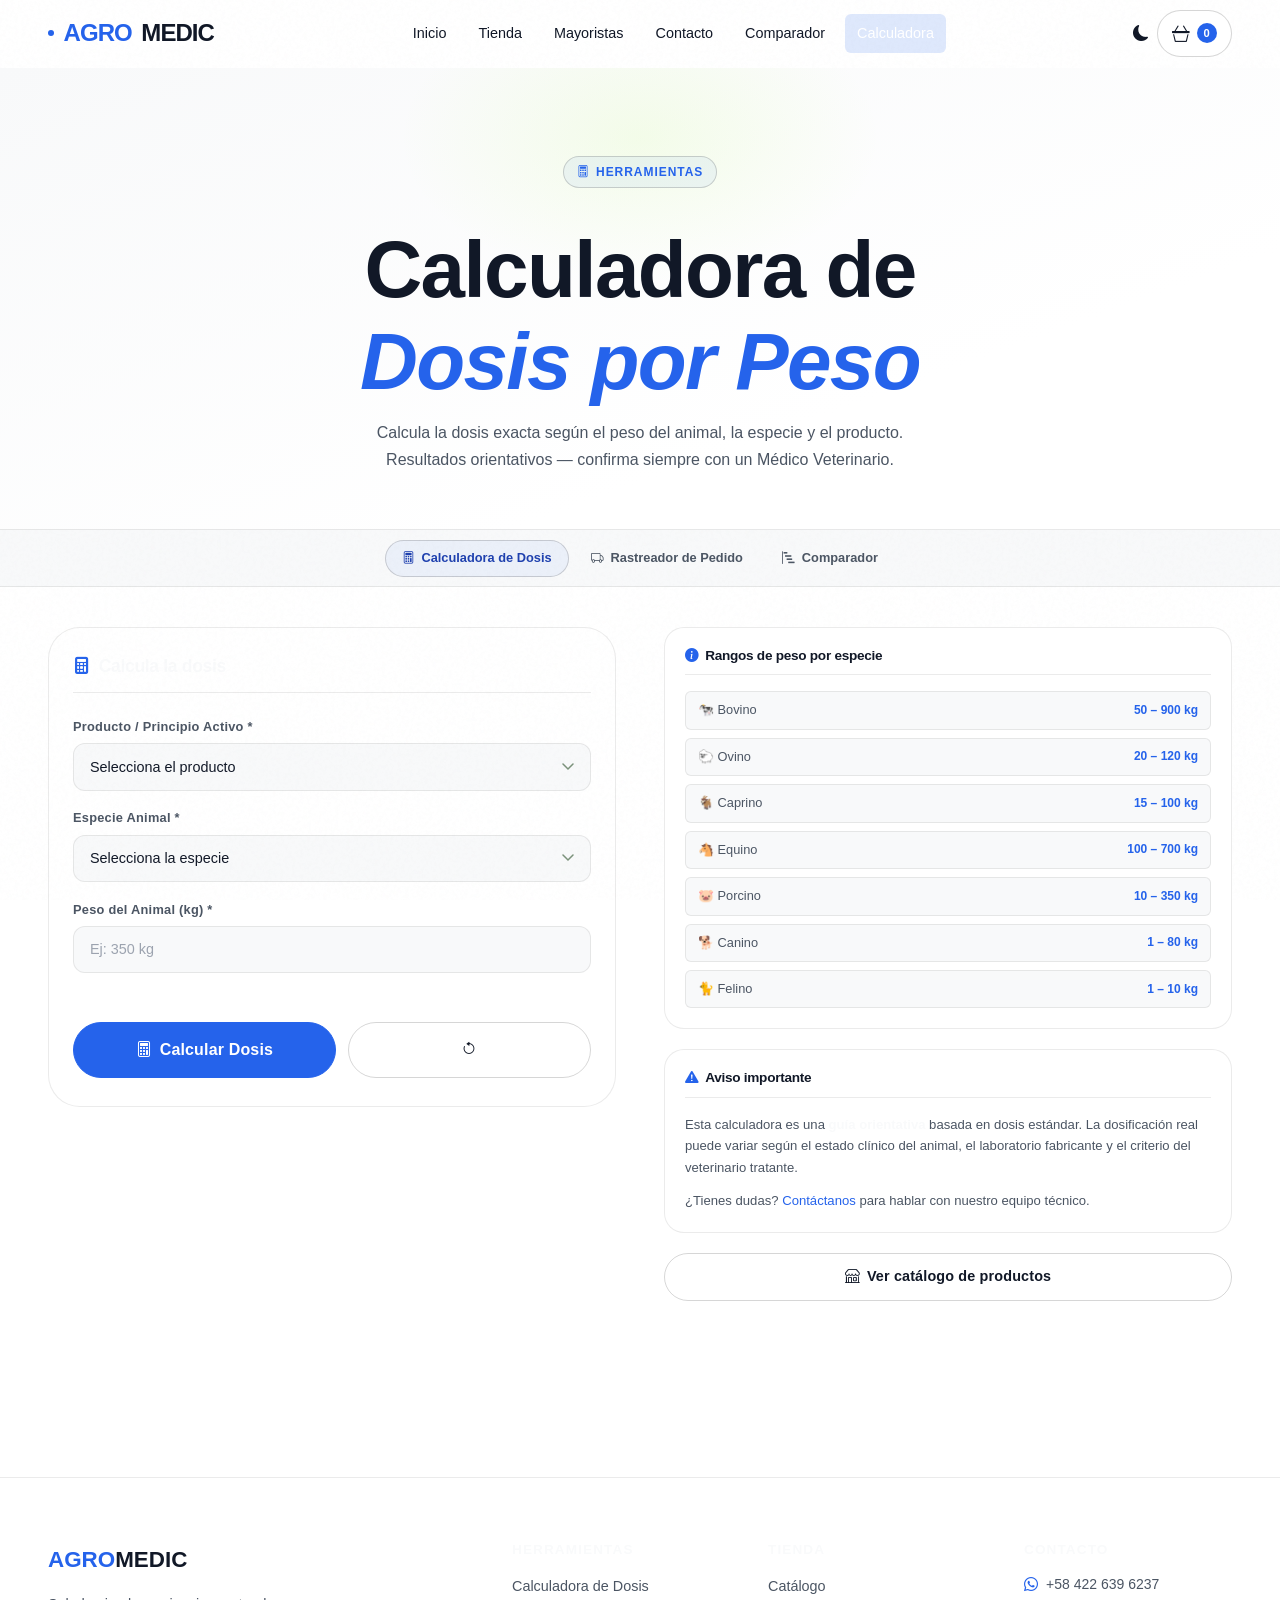
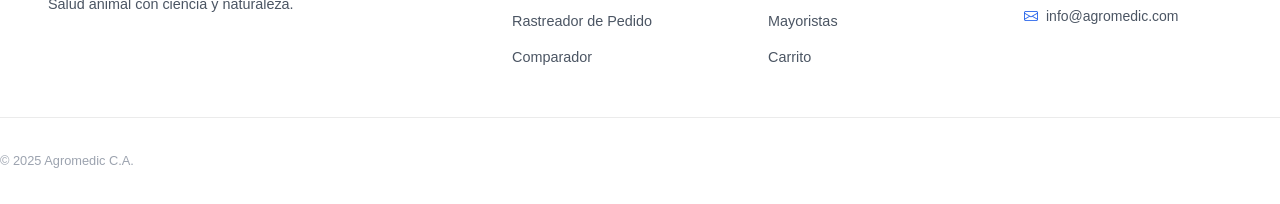
==== commit 7e4c8e2b: "cambios" ====
--- a/calculadora.html
+++ b/calculadora.html
@@ -27,9 +27,20 @@
     </nav>
 
     <div class="header__acciones">
-      <a href="carrito.html" class="btn-carrito"><i class="bi bi-basket3"></i><span class="contador-carrito" id="contador-carrito">0</span></a>
-      <button class="btn-menu" id="btn-menu"><span class="btn-menu__line"></span><span class="btn-menu__line"></span><span class="btn-menu__line"></span></button>
-    </div>
+  <button class="btn-theme-toggle" id="btn-theme-toggle" aria-label="Cambiar tema oscuro/claro">
+    <i class="bi bi-moon-fill" id="theme-icon"></i>
+  </button>
+
+  <a href="carrito.html" class="btn-carrito" aria-label="Ver carrito">
+    <i class="bi bi-basket3"></i>
+    <span class="contador-carrito" id="contador-carrito">0</span>
+  </a>
+  <button class="btn-menu" id="btn-menu" aria-label="Menú" aria-expanded="false">
+    <span class="btn-menu__line"></span>
+    <span class="btn-menu__line"></span>
+    <span class="btn-menu__line"></span>
+  </button>
+</div>
   </div>
 </header>
 <div class="nav-drawer" id="nav-drawer">
--- a/css/base.css
+++ b/css/base.css
@@ -188,7 +188,7 @@
 
 .text-lime     { color: var(--c-lime); }
 .text-muted    { color: var(--c-text-muted); }
-.text-cream    { color: var(--c-cream); }
+.text-cream    { color: var(--c-text); }
 .text-center   { text-align: center; }
 .text-sm       { font-size: 0.875rem; }
 .text-xs       { font-size: 0.75rem; }
--- a/css/componentes.css
+++ b/css/componentes.css
@@ -615,7 +615,7 @@
   font-family: var(--font-display);
   font-size: 1.2rem;
   font-weight: 700;
-  color: var(--c-cream);
+  color: var(--c-text);
   padding-top: var(--sp-2);
 }
 
@@ -1238,10 +1238,10 @@
 .proceso-paso__label {
   font-size: 0.78rem;
   font-weight: 600;
-  color: var(--c-text-faint);
-}
-
-.proceso-paso.activo .proceso-paso__label    { color: var(--c-cream); }
+  color: var(--c-text);
+}
+
+.proceso-paso.activo .proceso-paso__label    { color: var(--c-lime); }
 .proceso-paso.completado .proceso-paso__label { color: var(--c-text-muted); }
 
 .proceso-linea {
--- a/css/herramientas.css
+++ b/css/herramientas.css
@@ -347,7 +347,7 @@
   font-family: var(--font-display);
   font-size: .85rem;
   font-weight: 700;
-  color: var(--c-cream);
+  color: var(--c-text);
   display: flex;
   align-items: center;
   gap: .4rem;
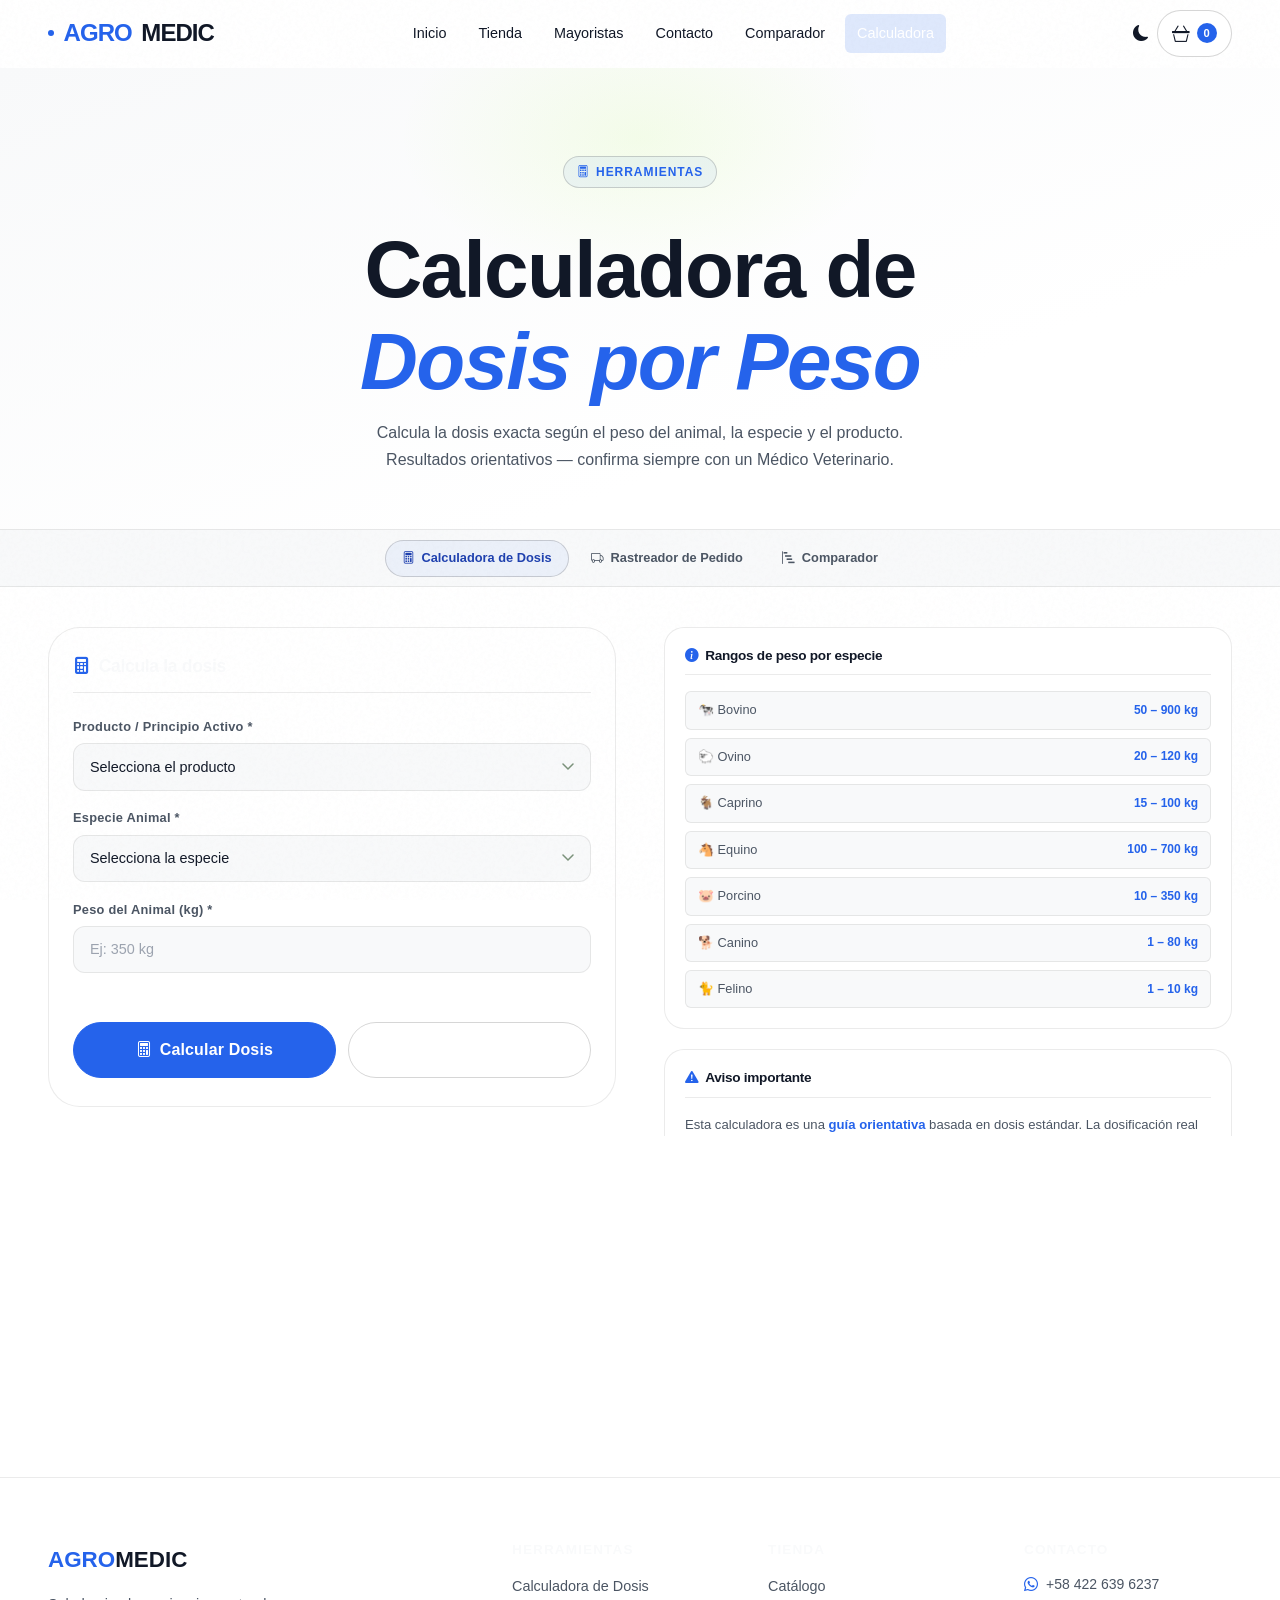
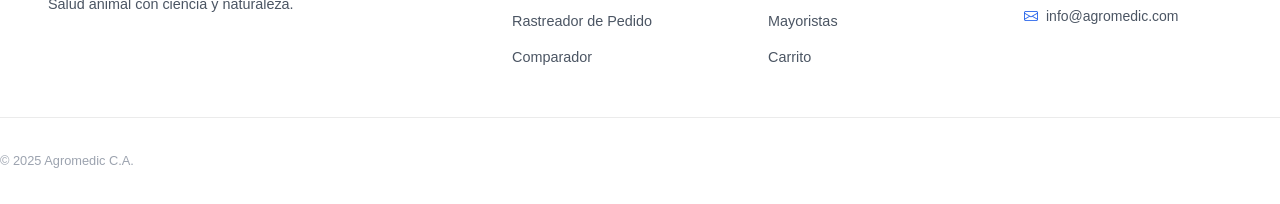
==== commit e46abb84: "Update calculadora.html" ====
--- a/calculadora.html
+++ b/calculadora.html
@@ -134,7 +134,7 @@
           <div class="calc-ref-card">
             <h4 class="calc-ref-titulo"><i class="bi bi-exclamation-triangle-fill"></i> Aviso importante</h4>
             <p style="font-size:.82rem;color:var(--c-text-muted);line-height:1.65">
-              Esta calculadora es una <strong style="color:var(--c-cream)">guía orientativa</strong> basada en dosis estándar. La dosificación real puede variar según el estado clínico del animal, el laboratorio fabricante y el criterio del veterinario tratante.
+              Esta calculadora es una <strong style="color:var(--c-lime)">guía orientativa</strong> basada en dosis estándar. La dosificación real puede variar según el estado clínico del animal, el laboratorio fabricante y el criterio del veterinario tratante.
             </p>
             <p style="font-size:.82rem;color:var(--c-text-muted);line-height:1.65;margin-top:.75rem">
               ¿Tienes dudas? <a href="contacto.html" style="color:var(--c-lime)">Contáctanos</a> para hablar con nuestro equipo técnico.
